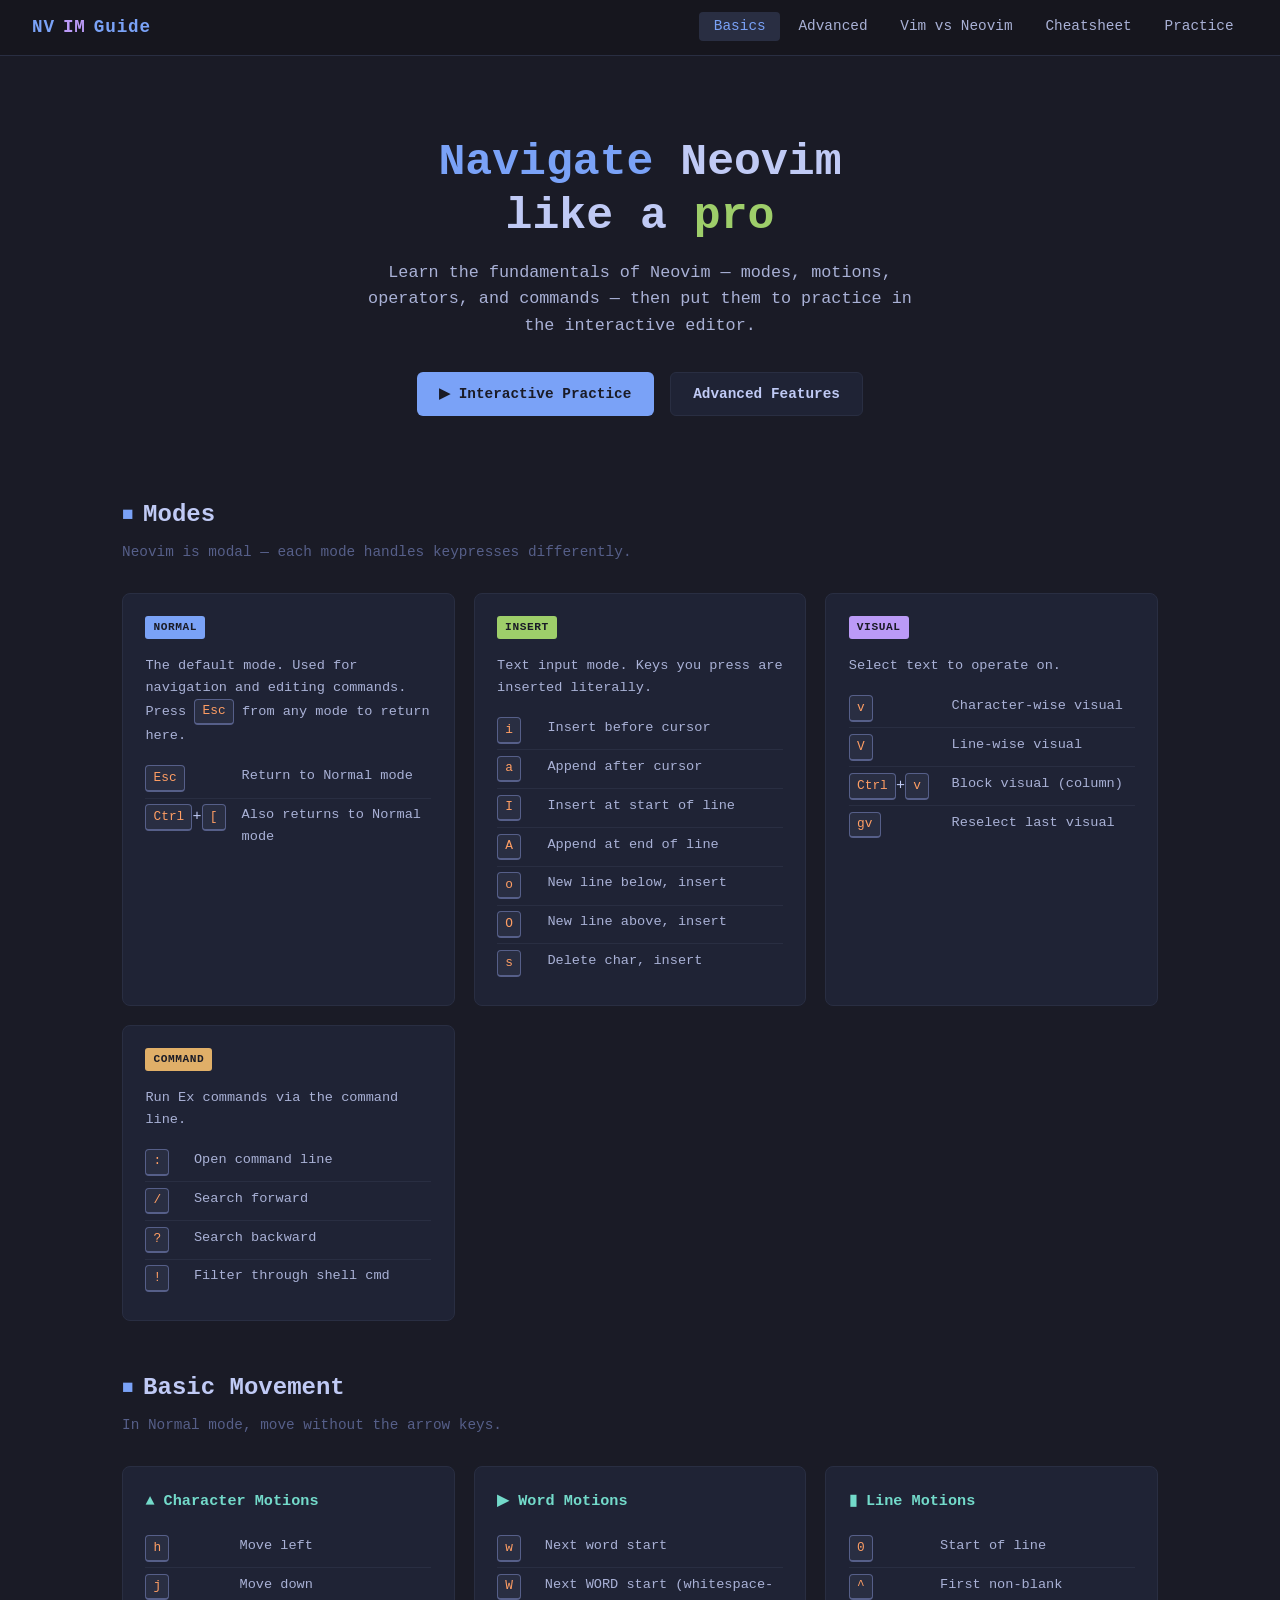
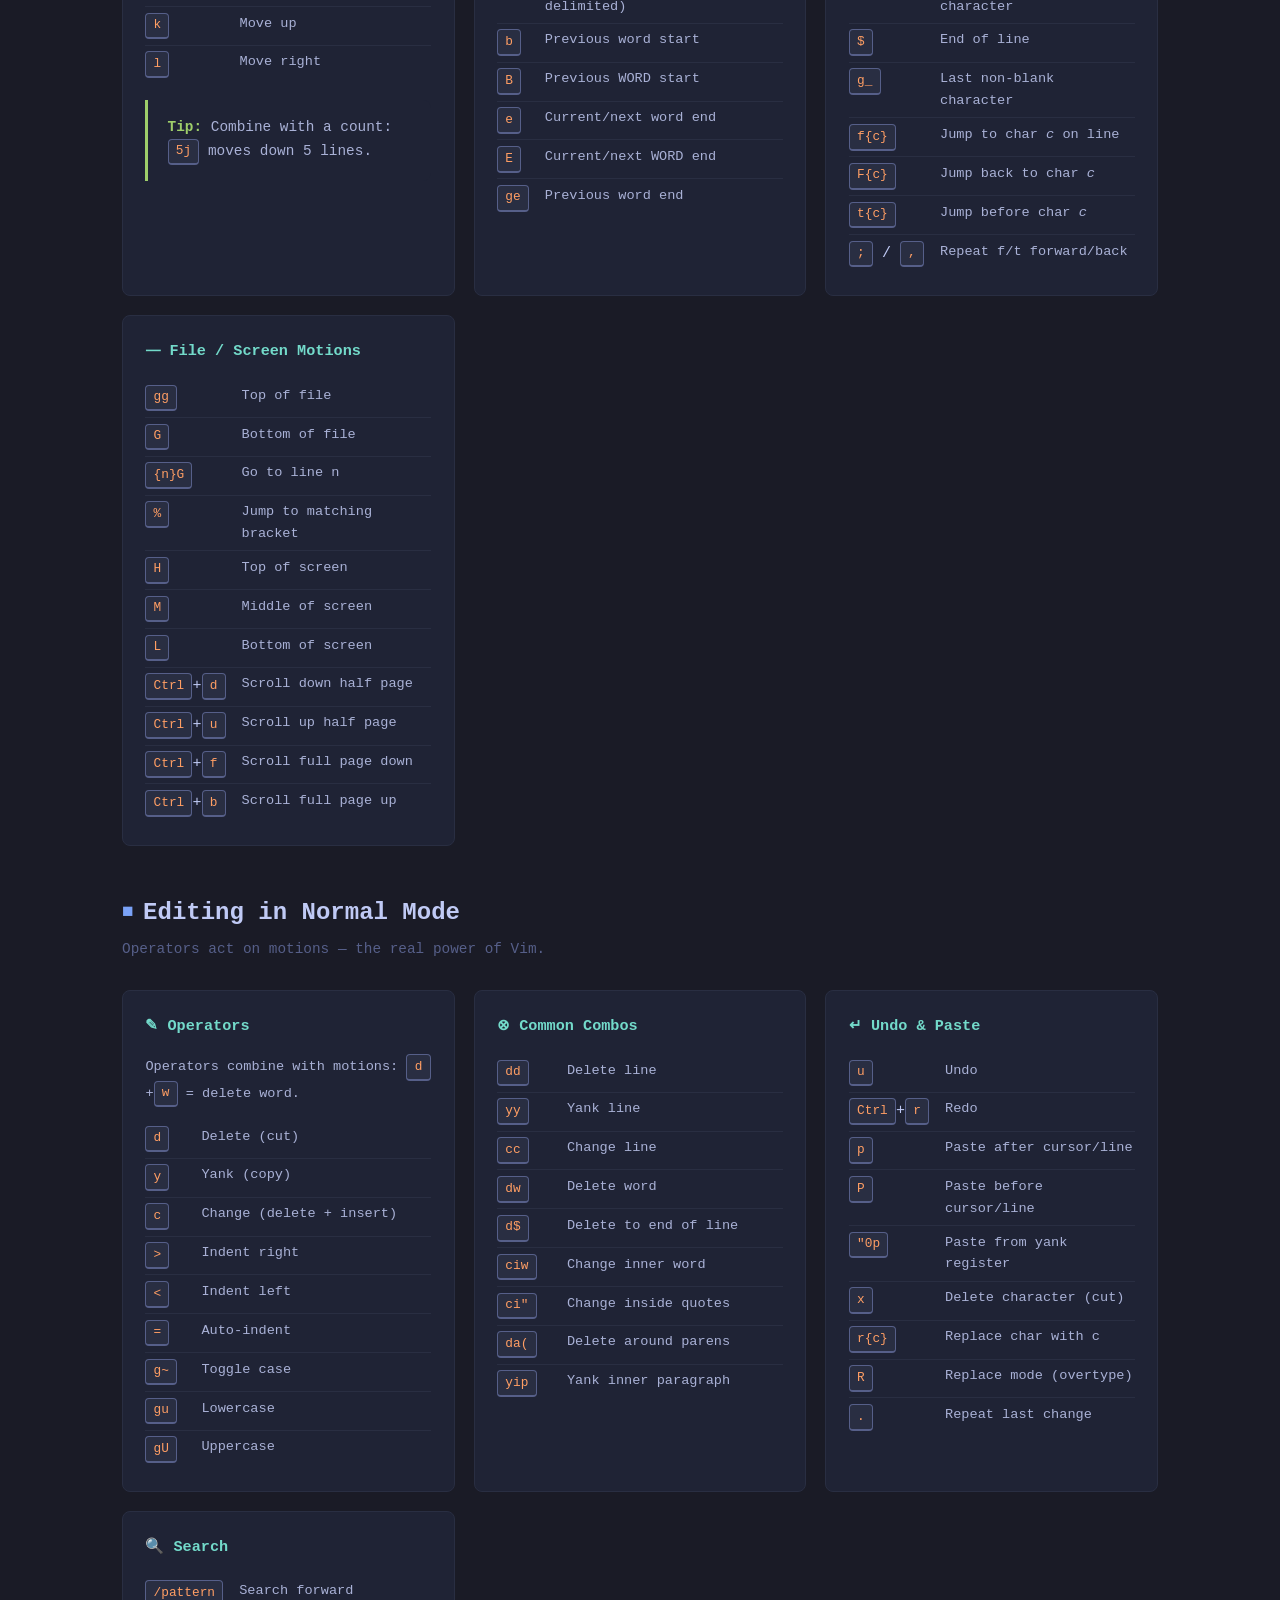
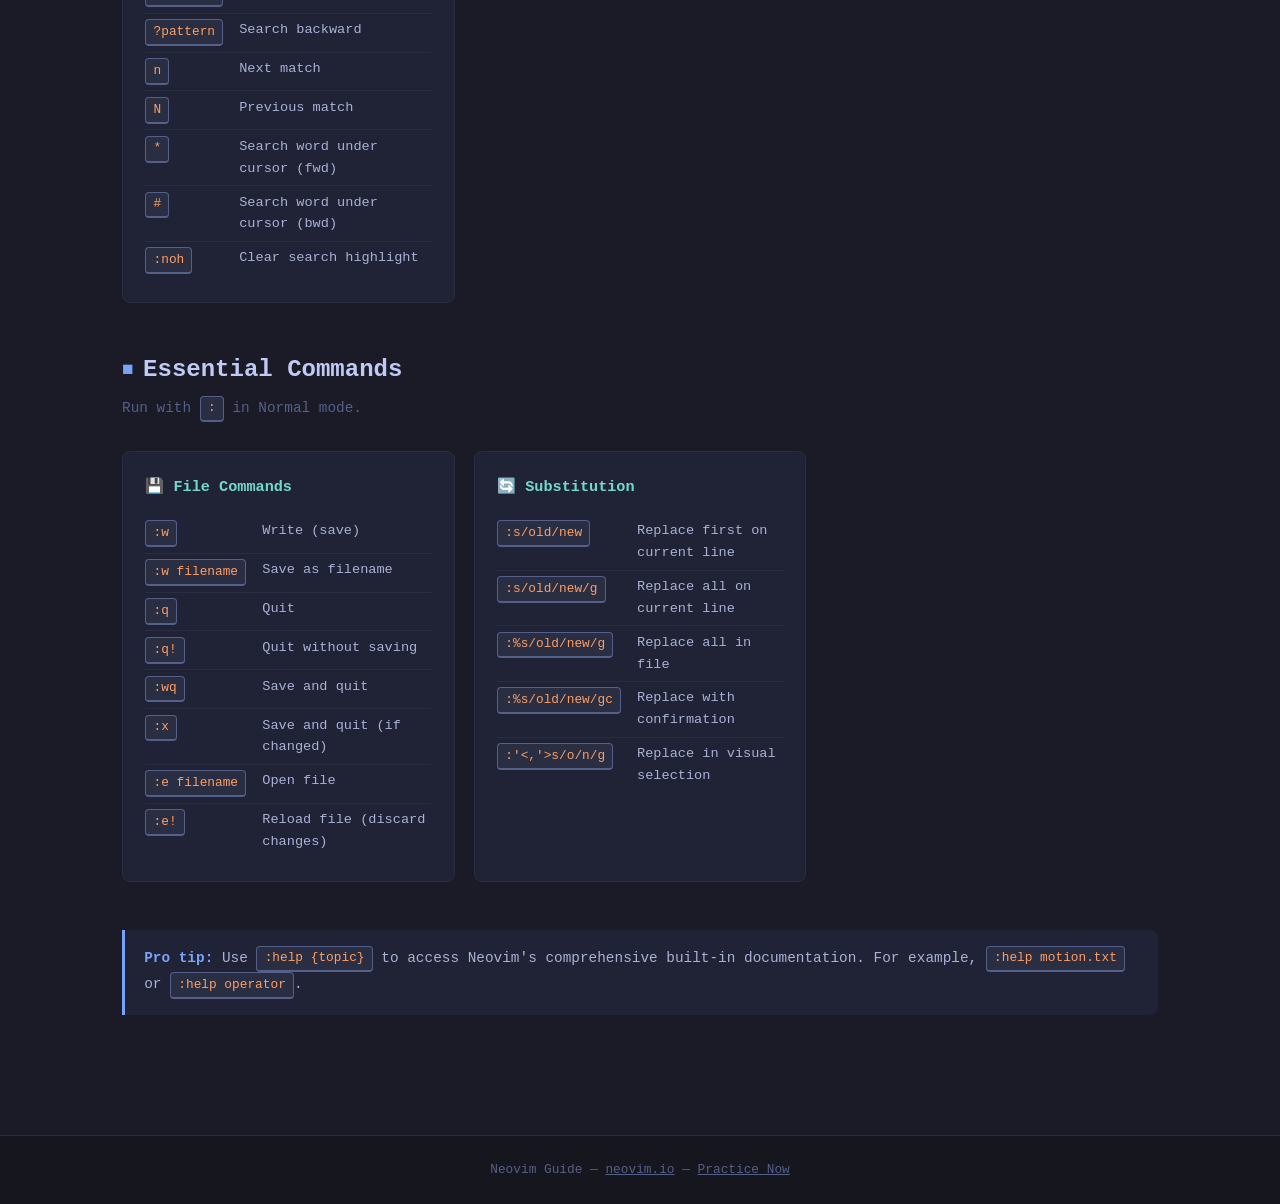
==== index.html @ e39c8319 "Initial commit with GitHub Pages deployment Co-Authored-By: Claude Sonnet 4.6 <noreply@anthropic.com" ====
<!DOCTYPE html>
<html lang="en">
<head>
  <meta charset="UTF-8">
  <meta name="viewport" content="width=device-width, initial-scale=1.0">
  <title>Neovim Guide — Navigation & Basics</title>
  <link rel="stylesheet" href="styles.css">
</head>
<body>

<nav>
  <a class="nav-logo" href="index.html">NV<span>IM</span> Guide</a>
  <ul>
    <li><a href="index.html" class="active">Basics</a></li>
    <li><a href="advanced.html">Advanced</a></li>
    <li><a href="vs-vim.html">Vim vs Neovim</a></li>
    <li><a href="cheatsheet.html">Cheatsheet</a></li>
    <li><a href="practice.html">Practice</a></li>
  </ul>
</nav>

<div class="hero">
  <h1><span class="hl-accent">Navigate</span> Neovim<br>like a <span class="hl-green">pro</span></h1>
  <p>Learn the fundamentals of Neovim — modes, motions, operators, and commands — then put them to practice in the interactive editor.</p>
  <div class="btn-row">
    <a href="practice.html" class="btn btn-primary">&#9654; Interactive Practice</a>
    <a href="advanced.html" class="btn btn-secondary">Advanced Features</a>
  </div>
</div>

<div class="container">

  <!-- MODES -->
  <div class="section-title"><span class="dot">&#9632;</span> Modes</div>
  <div class="section-subtitle">Neovim is modal — each mode handles keypresses differently.</div>
  <div class="card-grid">
    <div class="card">
      <div class="card-title"><span class="mode-badge mode-normal">NORMAL</span></div>
      <p class="key-desc" style="margin-bottom:0.8rem;">The default mode. Used for navigation and editing commands. Press <kbd>Esc</kbd> from any mode to return here.</p>
      <table class="key-table">
        <tr><td><kbd>Esc</kbd></td><td class="key-desc">Return to Normal mode</td></tr>
        <tr><td><kbd>Ctrl</kbd>+<kbd>[</kbd></td><td class="key-desc">Also returns to Normal mode</td></tr>
      </table>
    </div>
    <div class="card">
      <div class="card-title"><span class="mode-badge mode-insert">INSERT</span></div>
      <p class="key-desc" style="margin-bottom:0.8rem;">Text input mode. Keys you press are inserted literally.</p>
      <table class="key-table">
        <tr><td><kbd>i</kbd></td><td class="key-desc">Insert before cursor</td></tr>
        <tr><td><kbd>a</kbd></td><td class="key-desc">Append after cursor</td></tr>
        <tr><td><kbd>I</kbd></td><td class="key-desc">Insert at start of line</td></tr>
        <tr><td><kbd>A</kbd></td><td class="key-desc">Append at end of line</td></tr>
        <tr><td><kbd>o</kbd></td><td class="key-desc">New line below, insert</td></tr>
        <tr><td><kbd>O</kbd></td><td class="key-desc">New line above, insert</td></tr>
        <tr><td><kbd>s</kbd></td><td class="key-desc">Delete char, insert</td></tr>
      </table>
    </div>
    <div class="card">
      <div class="card-title"><span class="mode-badge mode-visual">VISUAL</span></div>
      <p class="key-desc" style="margin-bottom:0.8rem;">Select text to operate on.</p>
      <table class="key-table">
        <tr><td><kbd>v</kbd></td><td class="key-desc">Character-wise visual</td></tr>
        <tr><td><kbd>V</kbd></td><td class="key-desc">Line-wise visual</td></tr>
        <tr><td><kbd>Ctrl</kbd>+<kbd>v</kbd></td><td class="key-desc">Block visual (column)</td></tr>
        <tr><td><kbd>gv</kbd></td><td class="key-desc">Reselect last visual</td></tr>
      </table>
    </div>
    <div class="card">
      <div class="card-title"><span class="mode-badge mode-command">COMMAND</span></div>
      <p class="key-desc" style="margin-bottom:0.8rem;">Run Ex commands via the command line.</p>
      <table class="key-table">
        <tr><td><kbd>:</kbd></td><td class="key-desc">Open command line</td></tr>
        <tr><td><kbd>/</kbd></td><td class="key-desc">Search forward</td></tr>
        <tr><td><kbd>?</kbd></td><td class="key-desc">Search backward</td></tr>
        <tr><td><kbd>!</kbd></td><td class="key-desc">Filter through shell cmd</td></tr>
      </table>
    </div>
  </div>

  <!-- BASIC MOVEMENT -->
  <div class="section-title"><span class="dot">&#9632;</span> Basic Movement</div>
  <div class="section-subtitle">In Normal mode, move without the arrow keys.</div>
  <div class="card-grid">
    <div class="card">
      <div class="card-title">&#9650; Character Motions</div>
      <table class="key-table">
        <tr><td><kbd>h</kbd></td><td class="key-desc">Move left</td></tr>
        <tr><td><kbd>j</kbd></td><td class="key-desc">Move down</td></tr>
        <tr><td><kbd>k</kbd></td><td class="key-desc">Move up</td></tr>
        <tr><td><kbd>l</kbd></td><td class="key-desc">Move right</td></tr>
      </table>
      <div class="callout tip" style="margin-top:1rem;">
        <strong>Tip:</strong> Combine with a count: <kbd>5j</kbd> moves down 5 lines.
      </div>
    </div>
    <div class="card">
      <div class="card-title">&#9654; Word Motions</div>
      <table class="key-table">
        <tr><td><kbd>w</kbd></td><td class="key-desc">Next word start</td></tr>
        <tr><td><kbd>W</kbd></td><td class="key-desc">Next WORD start (whitespace-delimited)</td></tr>
        <tr><td><kbd>b</kbd></td><td class="key-desc">Previous word start</td></tr>
        <tr><td><kbd>B</kbd></td><td class="key-desc">Previous WORD start</td></tr>
        <tr><td><kbd>e</kbd></td><td class="key-desc">Current/next word end</td></tr>
        <tr><td><kbd>E</kbd></td><td class="key-desc">Current/next WORD end</td></tr>
        <tr><td><kbd>ge</kbd></td><td class="key-desc">Previous word end</td></tr>
      </table>
    </div>
    <div class="card">
      <div class="card-title">&#9646; Line Motions</div>
      <table class="key-table">
        <tr><td><kbd>0</kbd></td><td class="key-desc">Start of line</td></tr>
        <tr><td><kbd>^</kbd></td><td class="key-desc">First non-blank character</td></tr>
        <tr><td><kbd>$</kbd></td><td class="key-desc">End of line</td></tr>
        <tr><td><kbd>g_</kbd></td><td class="key-desc">Last non-blank character</td></tr>
        <tr><td><kbd>f{c}</kbd></td><td class="key-desc">Jump to char <em>c</em> on line</td></tr>
        <tr><td><kbd>F{c}</kbd></td><td class="key-desc">Jump back to char <em>c</em></td></tr>
        <tr><td><kbd>t{c}</kbd></td><td class="key-desc">Jump before char <em>c</em></td></tr>
        <tr><td><kbd>;</kbd> / <kbd>,</kbd></td><td class="key-desc">Repeat f/t forward/back</td></tr>
      </table>
    </div>
    <div class="card">
      <div class="card-title">&#11835; File / Screen Motions</div>
      <table class="key-table">
        <tr><td><kbd>gg</kbd></td><td class="key-desc">Top of file</td></tr>
        <tr><td><kbd>G</kbd></td><td class="key-desc">Bottom of file</td></tr>
        <tr><td><kbd>{n}G</kbd></td><td class="key-desc">Go to line n</td></tr>
        <tr><td><kbd>%</kbd></td><td class="key-desc">Jump to matching bracket</td></tr>
        <tr><td><kbd>H</kbd></td><td class="key-desc">Top of screen</td></tr>
        <tr><td><kbd>M</kbd></td><td class="key-desc">Middle of screen</td></tr>
        <tr><td><kbd>L</kbd></td><td class="key-desc">Bottom of screen</td></tr>
        <tr><td><kbd>Ctrl</kbd>+<kbd>d</kbd></td><td class="key-desc">Scroll down half page</td></tr>
        <tr><td><kbd>Ctrl</kbd>+<kbd>u</kbd></td><td class="key-desc">Scroll up half page</td></tr>
        <tr><td><kbd>Ctrl</kbd>+<kbd>f</kbd></td><td class="key-desc">Scroll full page down</td></tr>
        <tr><td><kbd>Ctrl</kbd>+<kbd>b</kbd></td><td class="key-desc">Scroll full page up</td></tr>
      </table>
    </div>
  </div>

  <!-- EDITING -->
  <div class="section-title"><span class="dot">&#9632;</span> Editing in Normal Mode</div>
  <div class="section-subtitle">Operators act on motions — the real power of Vim.</div>
  <div class="card-grid">
    <div class="card">
      <div class="card-title">&#9998; Operators</div>
      <p class="key-desc" style="margin-bottom:0.8rem;">Operators combine with motions: <kbd>d</kbd>+<kbd>w</kbd> = delete word.</p>
      <table class="key-table">
        <tr><td><kbd>d</kbd></td><td class="key-desc">Delete (cut)</td></tr>
        <tr><td><kbd>y</kbd></td><td class="key-desc">Yank (copy)</td></tr>
        <tr><td><kbd>c</kbd></td><td class="key-desc">Change (delete + insert)</td></tr>
        <tr><td><kbd>&gt;</kbd></td><td class="key-desc">Indent right</td></tr>
        <tr><td><kbd>&lt;</kbd></td><td class="key-desc">Indent left</td></tr>
        <tr><td><kbd>=</kbd></td><td class="key-desc">Auto-indent</td></tr>
        <tr><td><kbd>g~</kbd></td><td class="key-desc">Toggle case</td></tr>
        <tr><td><kbd>gu</kbd></td><td class="key-desc">Lowercase</td></tr>
        <tr><td><kbd>gU</kbd></td><td class="key-desc">Uppercase</td></tr>
      </table>
    </div>
    <div class="card">
      <div class="card-title">&#8855; Common Combos</div>
      <table class="key-table">
        <tr><td><kbd>dd</kbd></td><td class="key-desc">Delete line</td></tr>
        <tr><td><kbd>yy</kbd></td><td class="key-desc">Yank line</td></tr>
        <tr><td><kbd>cc</kbd></td><td class="key-desc">Change line</td></tr>
        <tr><td><kbd>dw</kbd></td><td class="key-desc">Delete word</td></tr>
        <tr><td><kbd>d$</kbd></td><td class="key-desc">Delete to end of line</td></tr>
        <tr><td><kbd>ciw</kbd></td><td class="key-desc">Change inner word</td></tr>
        <tr><td><kbd>ci"</kbd></td><td class="key-desc">Change inside quotes</td></tr>
        <tr><td><kbd>da(</kbd></td><td class="key-desc">Delete around parens</td></tr>
        <tr><td><kbd>yip</kbd></td><td class="key-desc">Yank inner paragraph</td></tr>
      </table>
    </div>
    <div class="card">
      <div class="card-title">&#8629; Undo &amp; Paste</div>
      <table class="key-table">
        <tr><td><kbd>u</kbd></td><td class="key-desc">Undo</td></tr>
        <tr><td><kbd>Ctrl</kbd>+<kbd>r</kbd></td><td class="key-desc">Redo</td></tr>
        <tr><td><kbd>p</kbd></td><td class="key-desc">Paste after cursor/line</td></tr>
        <tr><td><kbd>P</kbd></td><td class="key-desc">Paste before cursor/line</td></tr>
        <tr><td><kbd>"0p</kbd></td><td class="key-desc">Paste from yank register</td></tr>
        <tr><td><kbd>x</kbd></td><td class="key-desc">Delete character (cut)</td></tr>
        <tr><td><kbd>r{c}</kbd></td><td class="key-desc">Replace char with c</td></tr>
        <tr><td><kbd>R</kbd></td><td class="key-desc">Replace mode (overtype)</td></tr>
        <tr><td><kbd>.</kbd></td><td class="key-desc">Repeat last change</td></tr>
      </table>
    </div>
    <div class="card">
      <div class="card-title">&#128269; Search</div>
      <table class="key-table">
        <tr><td><kbd>/pattern</kbd></td><td class="key-desc">Search forward</td></tr>
        <tr><td><kbd>?pattern</kbd></td><td class="key-desc">Search backward</td></tr>
        <tr><td><kbd>n</kbd></td><td class="key-desc">Next match</td></tr>
        <tr><td><kbd>N</kbd></td><td class="key-desc">Previous match</td></tr>
        <tr><td><kbd>*</kbd></td><td class="key-desc">Search word under cursor (fwd)</td></tr>
        <tr><td><kbd>#</kbd></td><td class="key-desc">Search word under cursor (bwd)</td></tr>
        <tr><td><kbd>:noh</kbd></td><td class="key-desc">Clear search highlight</td></tr>
      </table>
    </div>
  </div>

  <!-- COMMANDS -->
  <div class="section-title"><span class="dot">&#9632;</span> Essential Commands</div>
  <div class="section-subtitle">Run with <kbd>:</kbd> in Normal mode.</div>
  <div class="card-grid">
    <div class="card">
      <div class="card-title">&#128190; File Commands</div>
      <table class="key-table">
        <tr><td><kbd>:w</kbd></td><td class="key-desc">Write (save)</td></tr>
        <tr><td><kbd>:w filename</kbd></td><td class="key-desc">Save as filename</td></tr>
        <tr><td><kbd>:q</kbd></td><td class="key-desc">Quit</td></tr>
        <tr><td><kbd>:q!</kbd></td><td class="key-desc">Quit without saving</td></tr>
        <tr><td><kbd>:wq</kbd></td><td class="key-desc">Save and quit</td></tr>
        <tr><td><kbd>:x</kbd></td><td class="key-desc">Save and quit (if changed)</td></tr>
        <tr><td><kbd>:e filename</kbd></td><td class="key-desc">Open file</td></tr>
        <tr><td><kbd>:e!</kbd></td><td class="key-desc">Reload file (discard changes)</td></tr>
      </table>
    </div>
    <div class="card">
      <div class="card-title">&#128260; Substitution</div>
      <table class="key-table">
        <tr><td><kbd>:s/old/new</kbd></td><td class="key-desc">Replace first on current line</td></tr>
        <tr><td><kbd>:s/old/new/g</kbd></td><td class="key-desc">Replace all on current line</td></tr>
        <tr><td><kbd>:%s/old/new/g</kbd></td><td class="key-desc">Replace all in file</td></tr>
        <tr><td><kbd>:%s/old/new/gc</kbd></td><td class="key-desc">Replace with confirmation</td></tr>
        <tr><td><kbd>:'&lt;,'&gt;s/o/n/g</kbd></td><td class="key-desc">Replace in visual selection</td></tr>
      </table>
    </div>
  </div>

  <div class="callout">
    <strong>Pro tip:</strong> Use <kbd>:help {topic}</kbd> to access Neovim's comprehensive built-in documentation. For example, <kbd>:help motion.txt</kbd> or <kbd>:help operator</kbd>.
  </div>

</div>

<footer>
  <p>Neovim Guide &mdash; <a href="https://neovim.io" target="_blank">neovim.io</a> &mdash; <a href="practice.html">Practice Now</a></p>
</footer>

</body>
</html>
---- styles.css ----
:root {
  --bg: #1a1b26;
  --bg2: #16161e;
  --bg3: #1f2335;
  --bg4: #292e42;
  --fg: #c0caf5;
  --fg2: #a9b1d6;
  --fg3: #565f89;
  --accent: #7aa2f7;
  --accent2: #bb9af7;
  --green: #9ece6a;
  --teal: #73daca;
  --red: #f7768e;
  --orange: #ff9e64;
  --yellow: #e0af68;
  --border: #292e42;
}

* {
  box-sizing: border-box;
  margin: 0;
  padding: 0;
}

body {
  font-family: 'JetBrains Mono', 'Fira Code', 'Cascadia Code', 'Courier New', monospace;
  background: var(--bg);
  color: var(--fg);
  min-height: 100vh;
  font-size: 15px;
  line-height: 1.6;
}

/* NAV */
nav {
  background: var(--bg2);
  border-bottom: 1px solid var(--border);
  position: sticky;
  top: 0;
  z-index: 100;
  display: flex;
  align-items: center;
  justify-content: space-between;
  padding: 0 2rem;
  height: 56px;
}

.nav-logo {
  color: var(--accent);
  font-weight: 700;
  font-size: 1.1rem;
  text-decoration: none;
  letter-spacing: 0.05em;
  display: flex;
  align-items: center;
  gap: 0.5rem;
}

.nav-logo span {
  color: var(--accent2);
}

nav ul {
  list-style: none;
  display: flex;
  gap: 0.25rem;
}

nav ul li a {
  color: var(--fg2);
  text-decoration: none;
  padding: 0.4rem 0.9rem;
  border-radius: 4px;
  transition: all 0.15s;
  font-size: 0.9rem;
}

nav ul li a:hover,
nav ul li a.active {
  color: var(--fg);
  background: var(--bg4);
}

nav ul li a.active {
  color: var(--accent);
}

/* HERO */
.hero {
  text-align: center;
  padding: 5rem 2rem 3rem;
  max-width: 800px;
  margin: 0 auto;
}

.hero h1 {
  font-size: 2.8rem;
  font-weight: 700;
  color: var(--fg);
  line-height: 1.2;
  margin-bottom: 1rem;
}

.hero h1 .hl-accent { color: var(--accent); }
.hero h1 .hl-accent2 { color: var(--accent2); }
.hero h1 .hl-green { color: var(--green); }

.hero p {
  color: var(--fg2);
  font-size: 1.05rem;
  max-width: 560px;
  margin: 0 auto 2rem;
}

.btn-row {
  display: flex;
  gap: 1rem;
  justify-content: center;
  flex-wrap: wrap;
}

.btn {
  padding: 0.6rem 1.4rem;
  border-radius: 6px;
  text-decoration: none;
  font-family: inherit;
  font-size: 0.9rem;
  font-weight: 600;
  cursor: pointer;
  transition: all 0.15s;
  border: none;
  display: inline-flex;
  align-items: center;
  gap: 0.4rem;
}

.btn-primary {
  background: var(--accent);
  color: var(--bg);
}

.btn-primary:hover {
  background: #89b4ff;
}

.btn-secondary {
  background: var(--bg3);
  color: var(--fg);
  border: 1px solid var(--border);
}

.btn-secondary:hover {
  background: var(--bg4);
  border-color: var(--fg3);
}

/* CONTAINER */
.container {
  max-width: 1100px;
  margin: 0 auto;
  padding: 2rem;
}

.container-wide {
  max-width: 1300px;
  margin: 0 auto;
  padding: 2rem;
}

/* SECTION TITLES */
.section-title {
  font-size: 1.5rem;
  font-weight: 700;
  color: var(--fg);
  margin-bottom: 0.4rem;
  display: flex;
  align-items: center;
  gap: 0.6rem;
}

.section-title .dot {
  color: var(--accent);
  font-size: 1.2rem;
}

.section-subtitle {
  color: var(--fg3);
  font-size: 0.9rem;
  margin-bottom: 1.8rem;
}

/* CARDS */
.card-grid {
  display: grid;
  grid-template-columns: repeat(auto-fill, minmax(320px, 1fr));
  gap: 1.2rem;
  margin-bottom: 3rem;
}

.card {
  background: var(--bg3);
  border: 1px solid var(--border);
  border-radius: 8px;
  padding: 1.4rem;
  transition: border-color 0.15s;
}

.card:hover {
  border-color: var(--fg3);
}

.card-title {
  color: var(--teal);
  font-weight: 700;
  font-size: 0.95rem;
  margin-bottom: 1rem;
  display: flex;
  align-items: center;
  gap: 0.5rem;
}

.card-icon {
  width: 20px;
  height: 20px;
  background: var(--bg4);
  border-radius: 4px;
  display: inline-flex;
  align-items: center;
  justify-content: center;
  font-size: 0.75rem;
  color: var(--accent2);
}

/* KEY TABLES */
.key-table {
  width: 100%;
  border-collapse: collapse;
}

.key-table tr {
  border-bottom: 1px solid var(--bg4);
}

.key-table tr:last-child {
  border-bottom: none;
}

.key-table td {
  padding: 0.35rem 0;
  vertical-align: top;
}

.key-table td:first-child {
  padding-right: 1rem;
  white-space: nowrap;
}

kbd {
  display: inline-block;
  background: var(--bg4);
  border: 1px solid var(--fg3);
  border-bottom-width: 2px;
  border-radius: 4px;
  padding: 0.1rem 0.45rem;
  font-family: inherit;
  font-size: 0.8rem;
  color: var(--orange);
  white-space: nowrap;
}

.key-desc {
  color: var(--fg2);
  font-size: 0.85rem;
}

/* MODE BADGES */
.mode-badge {
  display: inline-block;
  padding: 0.15rem 0.5rem;
  border-radius: 3px;
  font-size: 0.7rem;
  font-weight: 700;
  letter-spacing: 0.05em;
  text-transform: uppercase;
}

.mode-normal { background: var(--accent); color: var(--bg); }
.mode-insert { background: var(--green); color: var(--bg); }
.mode-visual { background: var(--accent2); color: var(--bg); }
.mode-command { background: var(--yellow); color: var(--bg); }

/* CALLOUT */
.callout {
  background: var(--bg3);
  border-left: 3px solid var(--accent);
  border-radius: 0 8px 8px 0;
  padding: 1rem 1.2rem;
  margin: 1.5rem 0;
  color: var(--fg2);
  font-size: 0.9rem;
}

.callout strong {
  color: var(--accent);
}

.callout.tip { border-color: var(--green); }
.callout.tip strong { color: var(--green); }
.callout.warn { border-color: var(--yellow); }
.callout.warn strong { color: var(--yellow); }

/* CODE BLOCKS */
pre {
  background: var(--bg2);
  border: 1px solid var(--border);
  border-radius: 6px;
  padding: 1rem 1.2rem;
  overflow-x: auto;
  font-size: 0.85rem;
  color: var(--fg2);
  margin: 0.8rem 0;
}

code {
  background: var(--bg4);
  border-radius: 3px;
  padding: 0.1rem 0.35rem;
  font-size: 0.85rem;
  color: var(--teal);
}

pre code {
  background: none;
  padding: 0;
  font-size: inherit;
}

/* COMPARISON TABLE */
.compare-table {
  width: 100%;
  border-collapse: collapse;
  margin-bottom: 2rem;
}

.compare-table th {
  background: var(--bg3);
  padding: 0.8rem 1.2rem;
  text-align: left;
  font-size: 0.85rem;
  color: var(--fg3);
  font-weight: 600;
  text-transform: uppercase;
  letter-spacing: 0.05em;
  border-bottom: 2px solid var(--border);
}

.compare-table th.vim-col { color: var(--orange); }
.compare-table th.nvim-col { color: var(--accent); }

.compare-table td {
  padding: 0.7rem 1.2rem;
  border-bottom: 1px solid var(--border);
  font-size: 0.9rem;
  vertical-align: top;
}

.compare-table tr:hover td {
  background: var(--bg3);
}

.compare-table td.feature-col {
  color: var(--fg2);
  font-weight: 600;
  width: 200px;
}

.compare-table .tag {
  display: inline-block;
  padding: 0.1rem 0.4rem;
  border-radius: 3px;
  font-size: 0.7rem;
  font-weight: 700;
  text-transform: uppercase;
}

.tag-yes { background: var(--green); color: var(--bg); }
.tag-no { background: var(--bg4); color: var(--fg3); }
.tag-partial { background: var(--yellow); color: var(--bg); }
.tag-native { background: var(--teal); color: var(--bg); }
.tag-plugin { background: var(--accent2); color: var(--bg); }

/* PAGE HEADER */
.page-header {
  background: var(--bg2);
  border-bottom: 1px solid var(--border);
  padding: 2.5rem 2rem 2rem;
}

.page-header .container {
  padding: 0;
}

.page-header h1 {
  font-size: 2rem;
  font-weight: 700;
  margin-bottom: 0.4rem;
}

.page-header p {
  color: var(--fg3);
  font-size: 0.9rem;
}

/* ADVANCED FEATURE SECTIONS */
.feature-section {
  margin-bottom: 3rem;
}

.feature-section h2 {
  font-size: 1.25rem;
  font-weight: 700;
  color: var(--fg);
  margin-bottom: 0.3rem;
  padding-bottom: 0.6rem;
  border-bottom: 1px solid var(--border);
  display: flex;
  align-items: center;
  gap: 0.6rem;
}

.feature-section h2 .tag-label {
  font-size: 0.65rem;
  background: var(--bg4);
  color: var(--fg3);
  border-radius: 3px;
  padding: 0.1rem 0.4rem;
  text-transform: uppercase;
  letter-spacing: 0.05em;
}

.feature-section p {
  color: var(--fg2);
  font-size: 0.9rem;
  margin: 0.8rem 0;
}

.two-col {
  display: grid;
  grid-template-columns: 1fr 1fr;
  gap: 1.5rem;
  margin-top: 1rem;
}

@media (max-width: 700px) {
  .two-col { grid-template-columns: 1fr; }
  .card-grid { grid-template-columns: 1fr; }
  nav ul { display: none; }
}

/* FOOTER */
footer {
  background: var(--bg2);
  border-top: 1px solid var(--border);
  text-align: center;
  padding: 1.5rem;
  color: var(--fg3);
  font-size: 0.8rem;
  margin-top: 4rem;
}

footer a { color: var(--fg3); }
footer a:hover { color: var(--fg); }
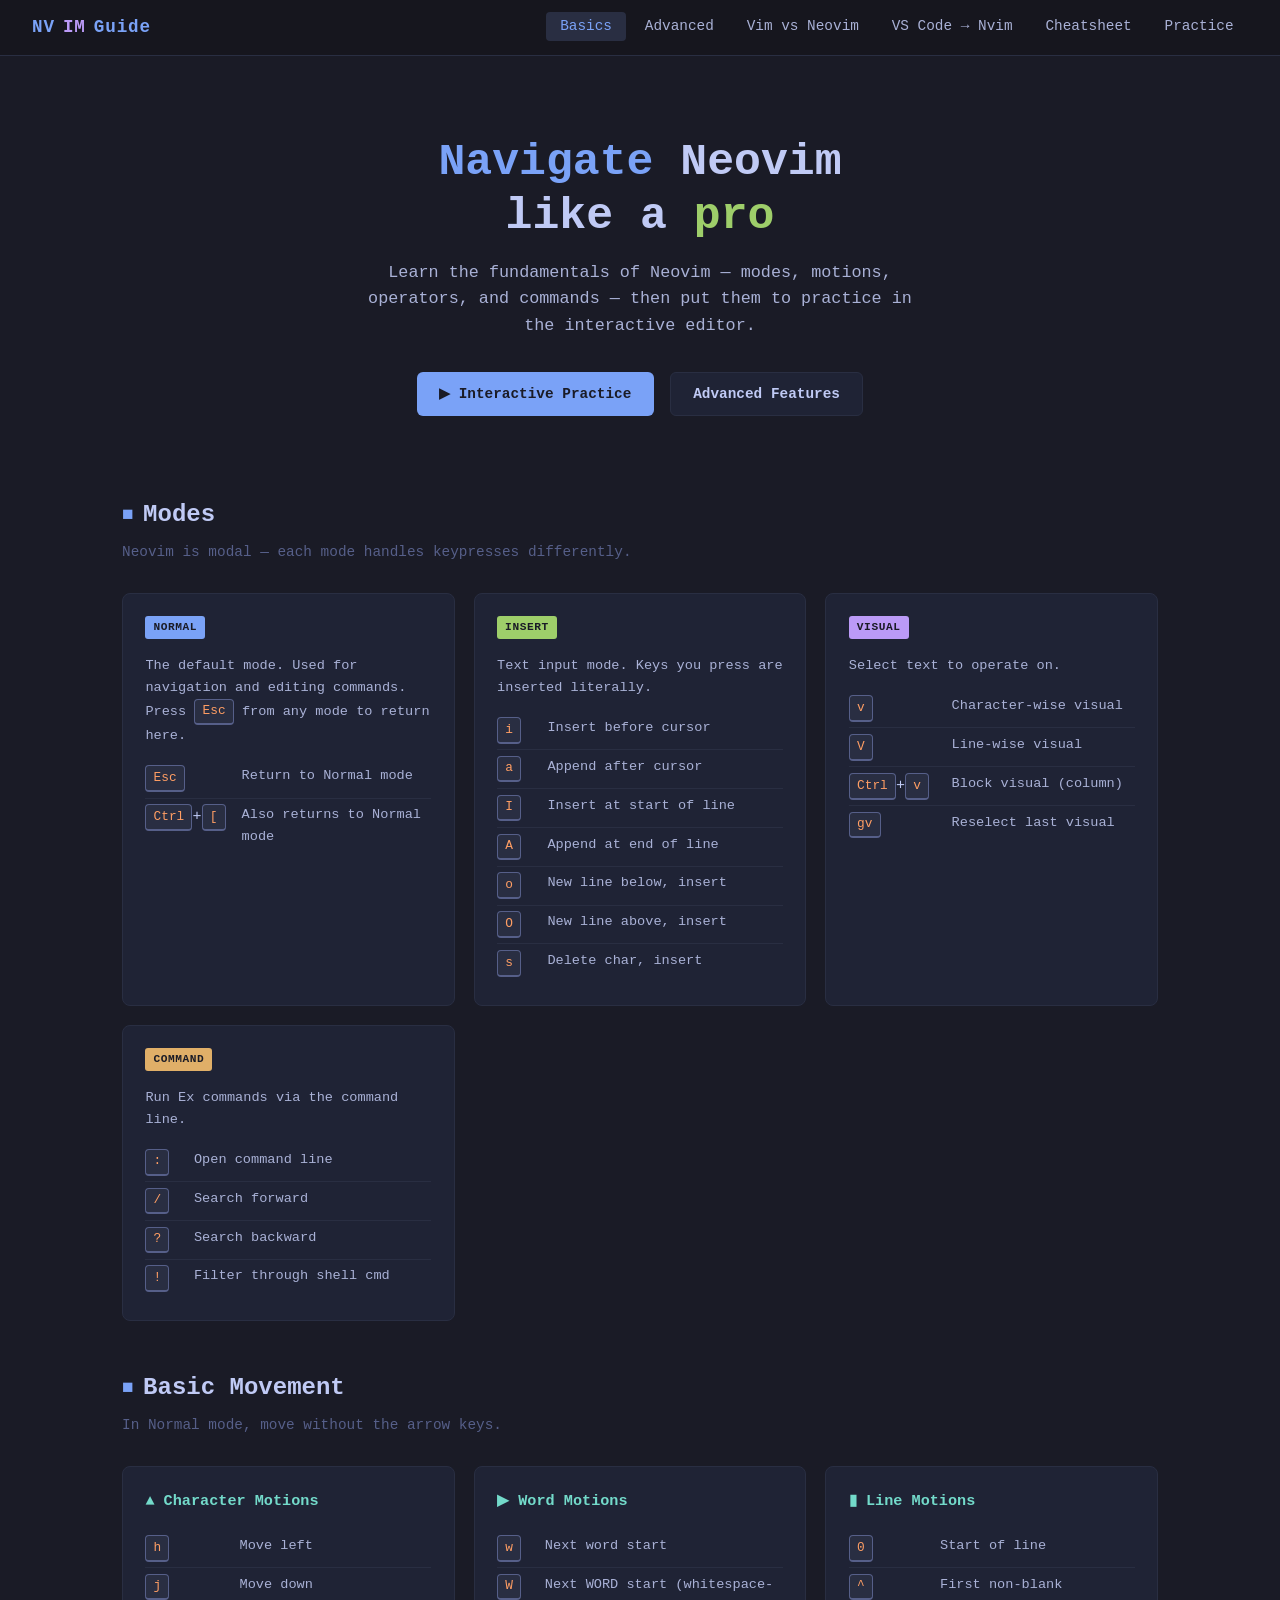
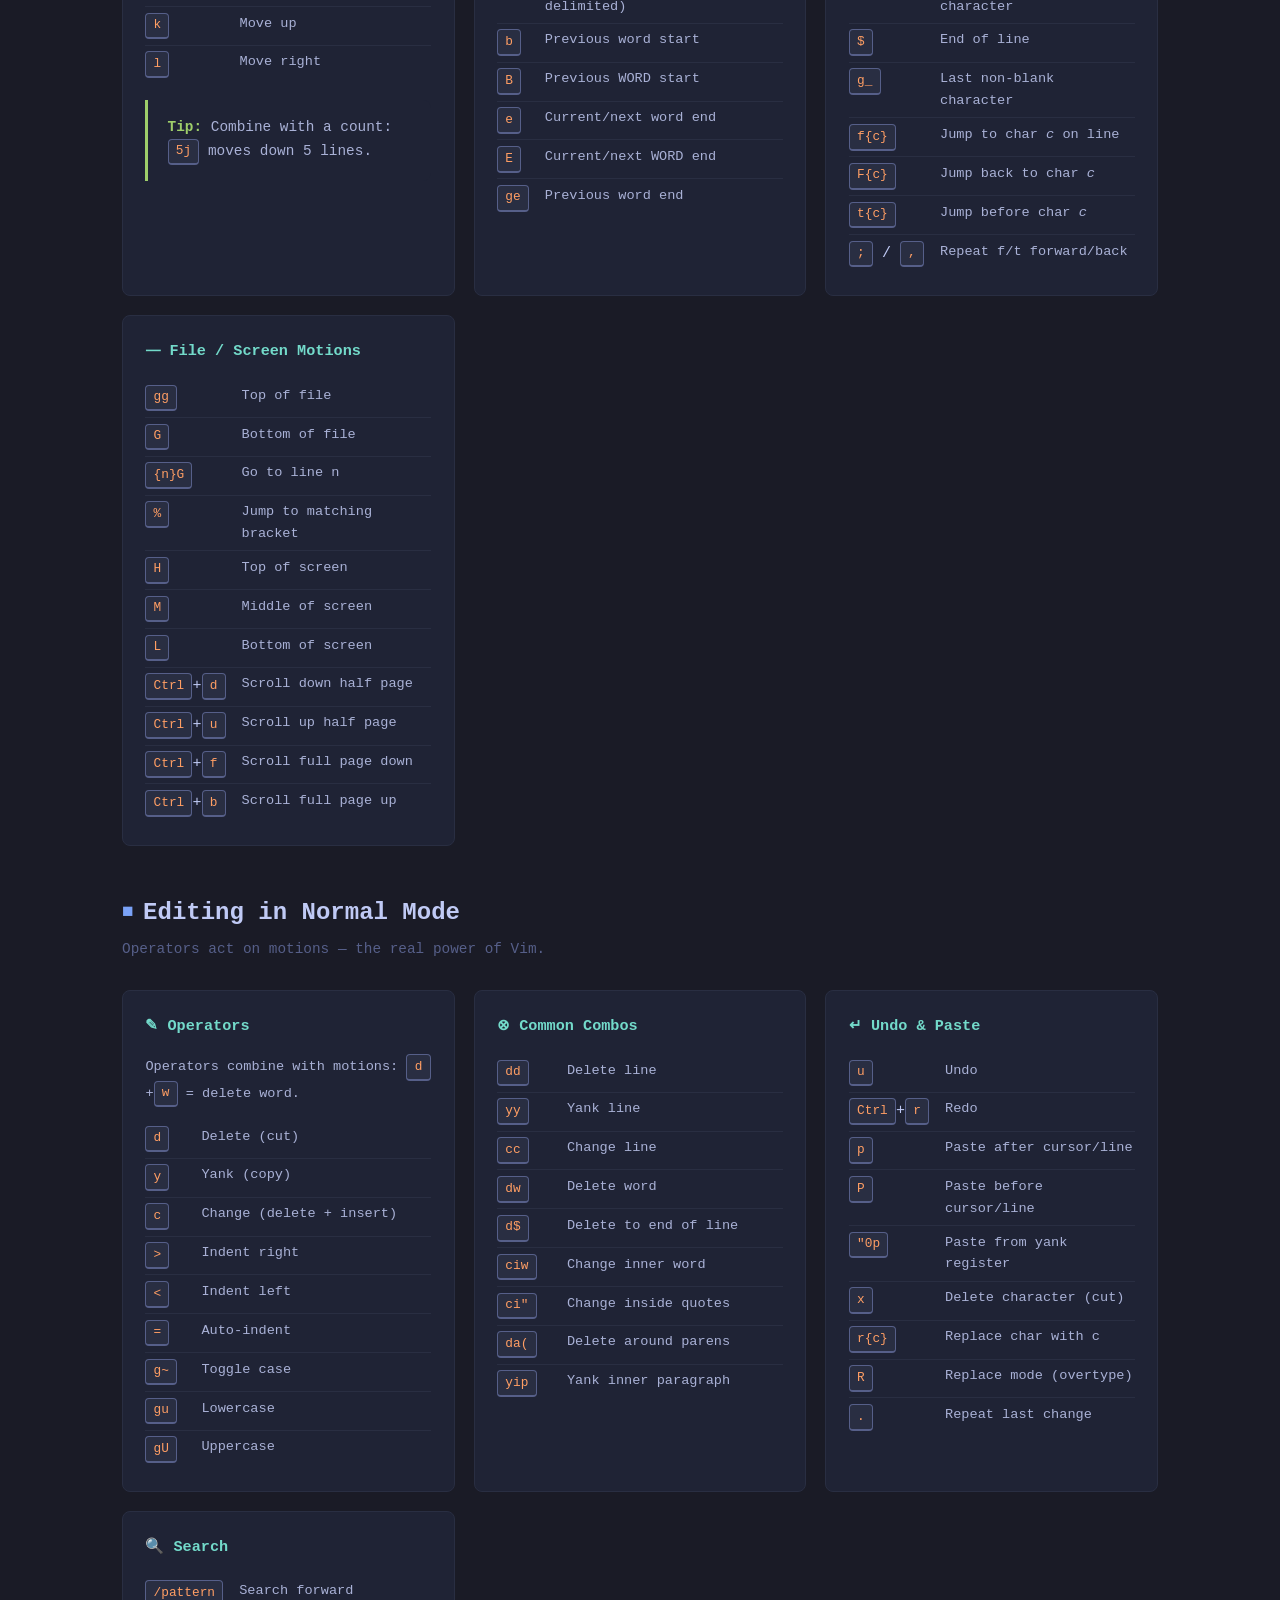
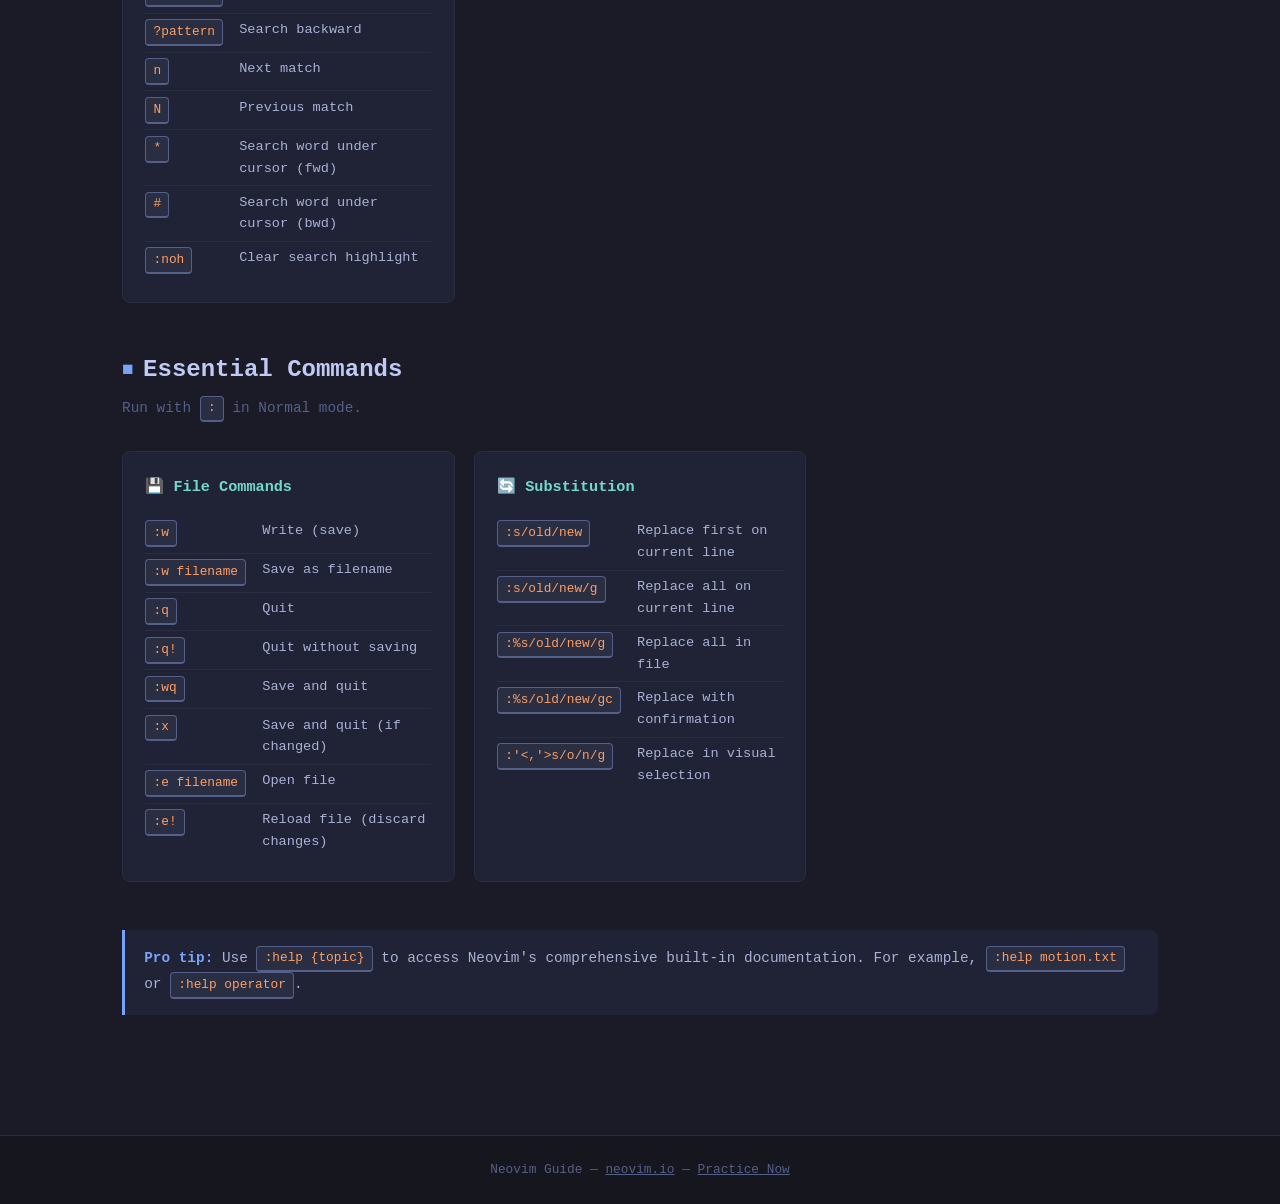
==== commit 9cf7e641: "Add VS Code to Neovim tutorial page Covers mental model shift, survival guide, full muscle memory ma" ====
--- a/index.html
+++ b/index.html
@@ -14,6 +14,7 @@
     <li><a href="index.html" class="active">Basics</a></li>
     <li><a href="advanced.html">Advanced</a></li>
     <li><a href="vs-vim.html">Vim vs Neovim</a></li>
+    <li><a href="vscode-to-nvim.html">VS Code → Nvim</a></li>
     <li><a href="cheatsheet.html">Cheatsheet</a></li>
     <li><a href="practice.html">Practice</a></li>
   </ul>
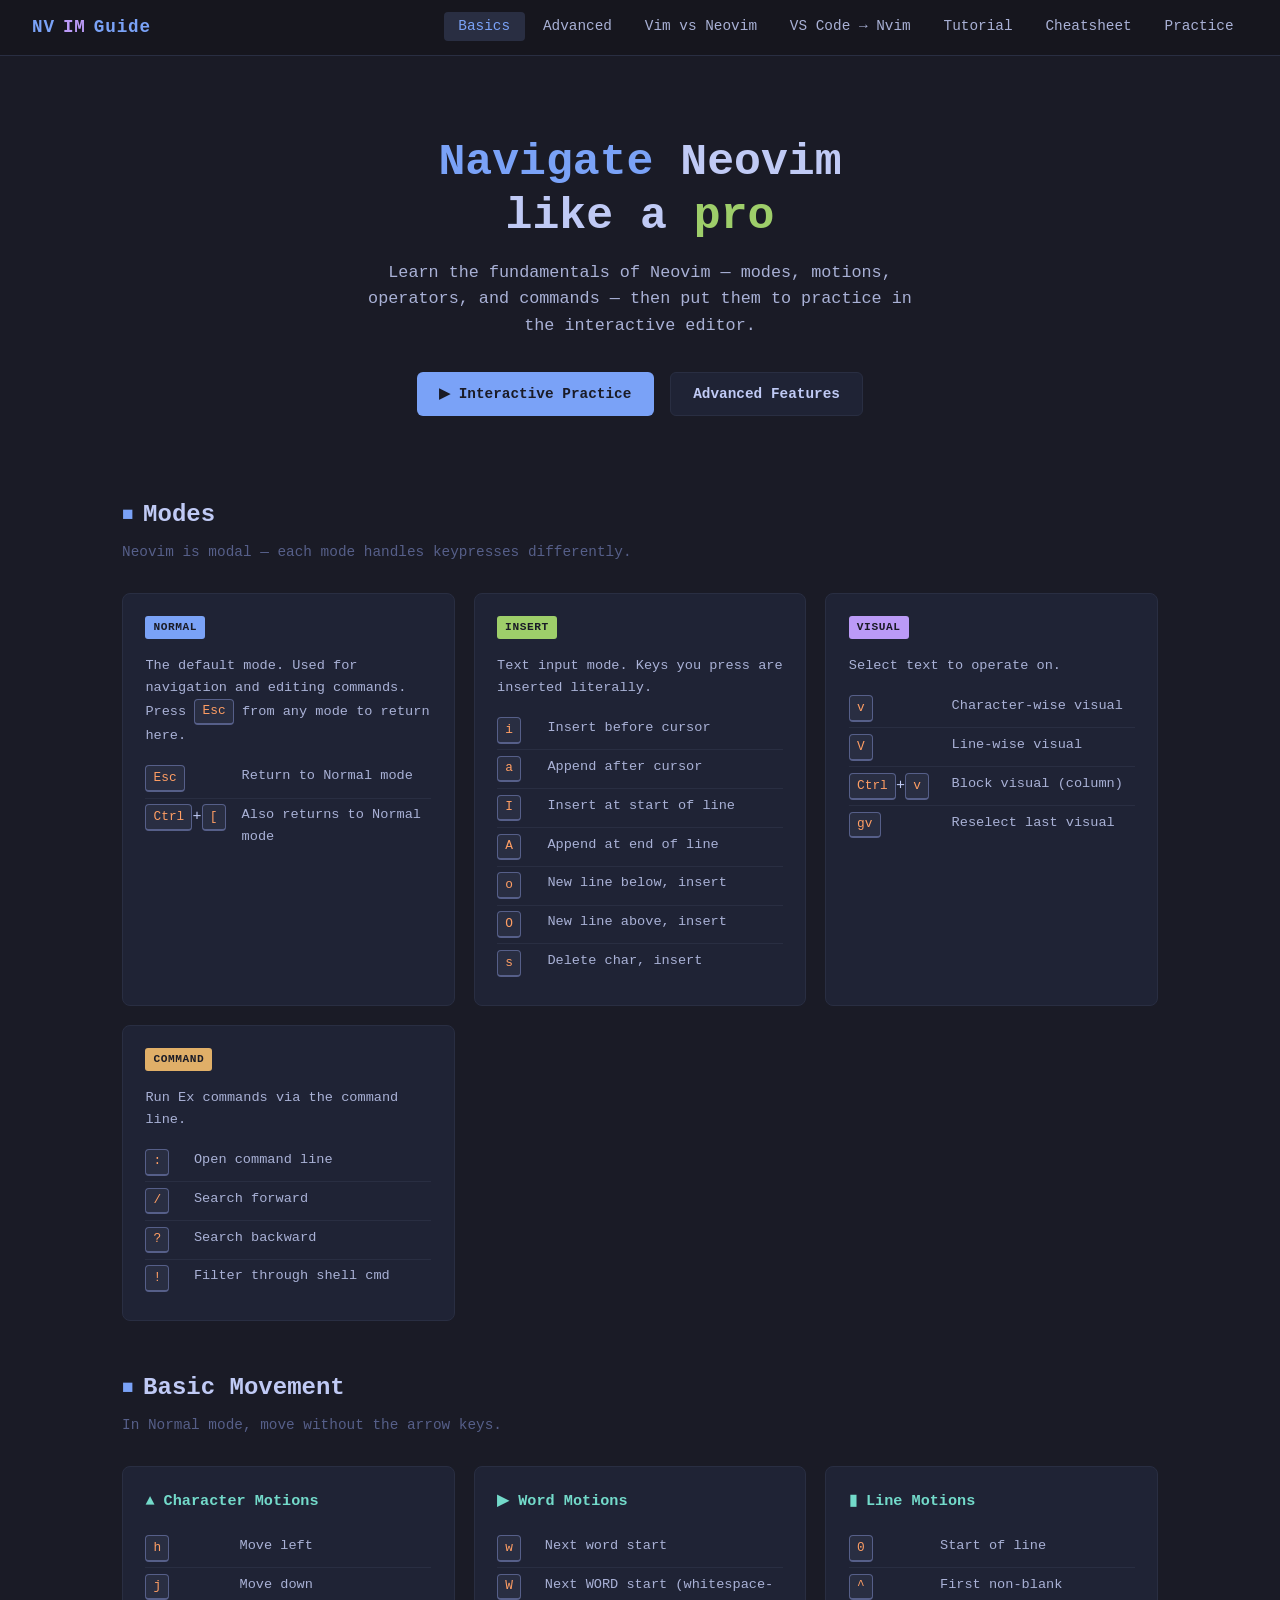
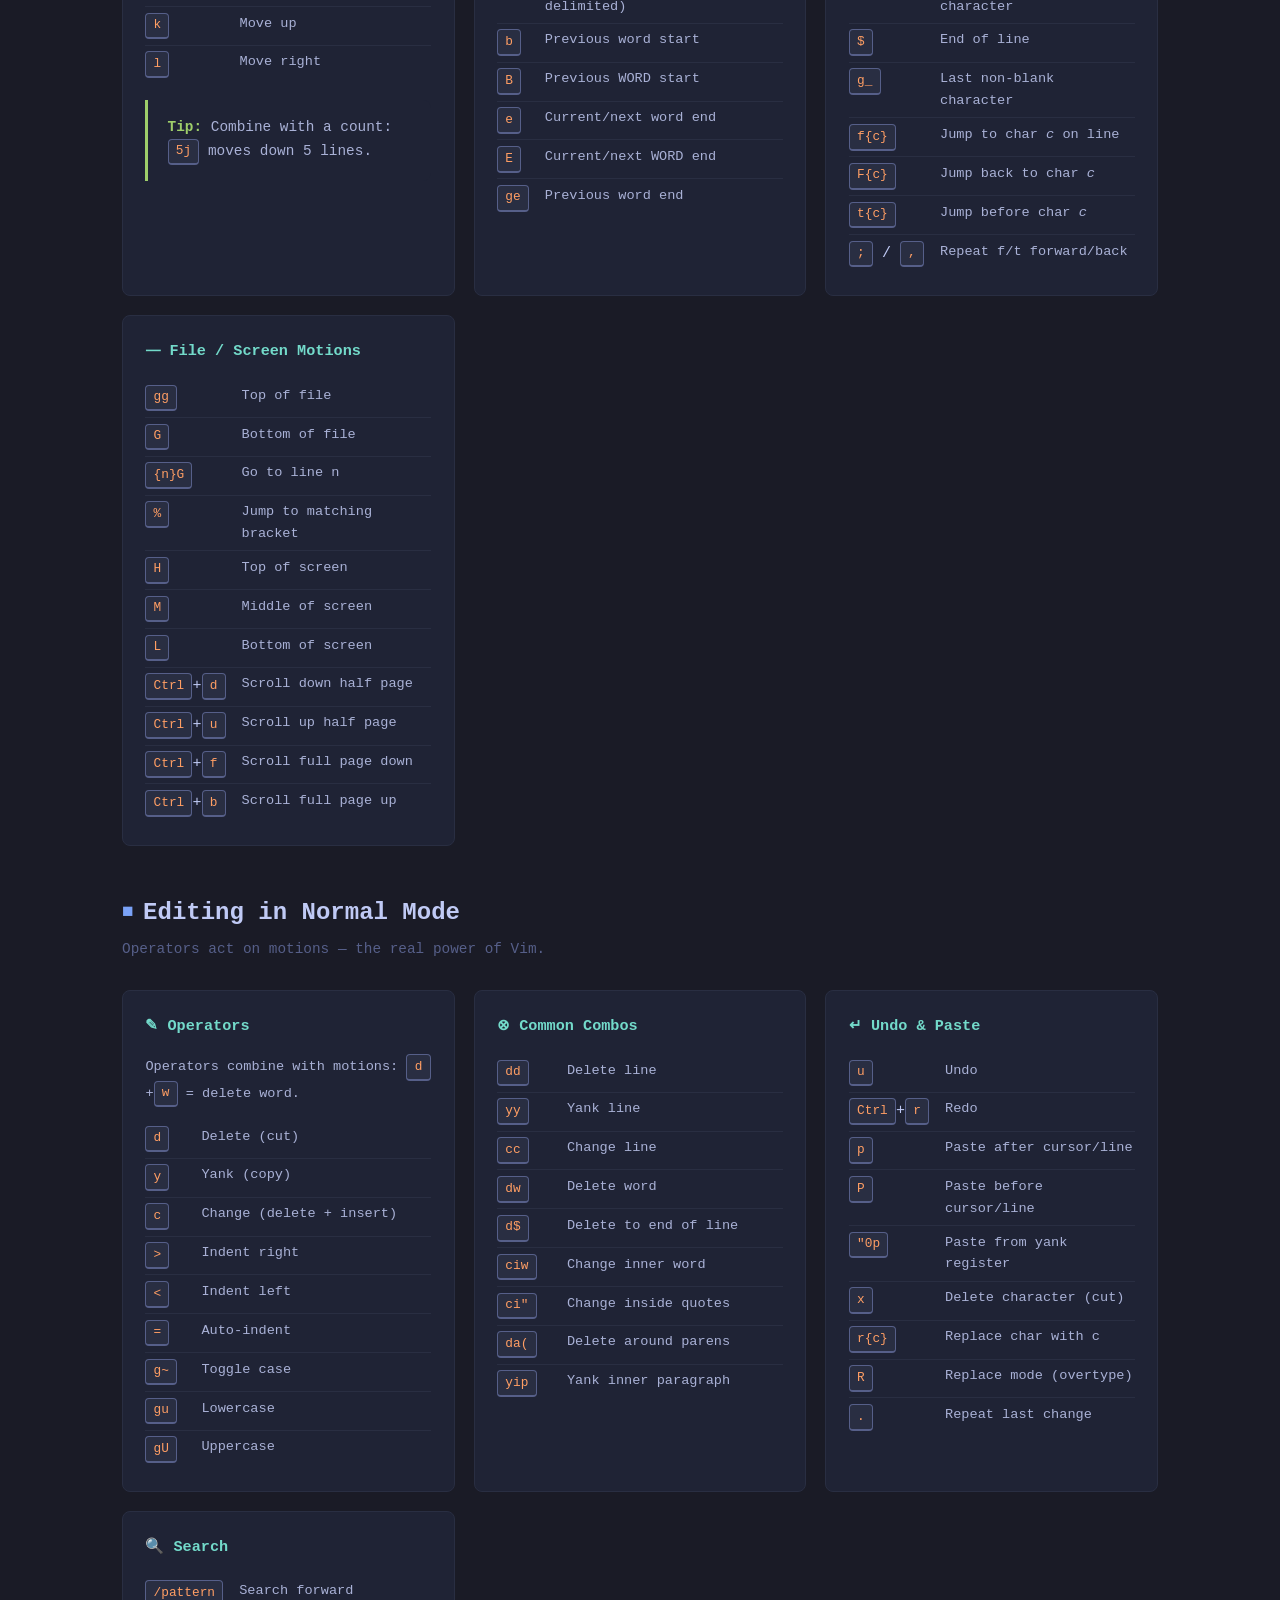
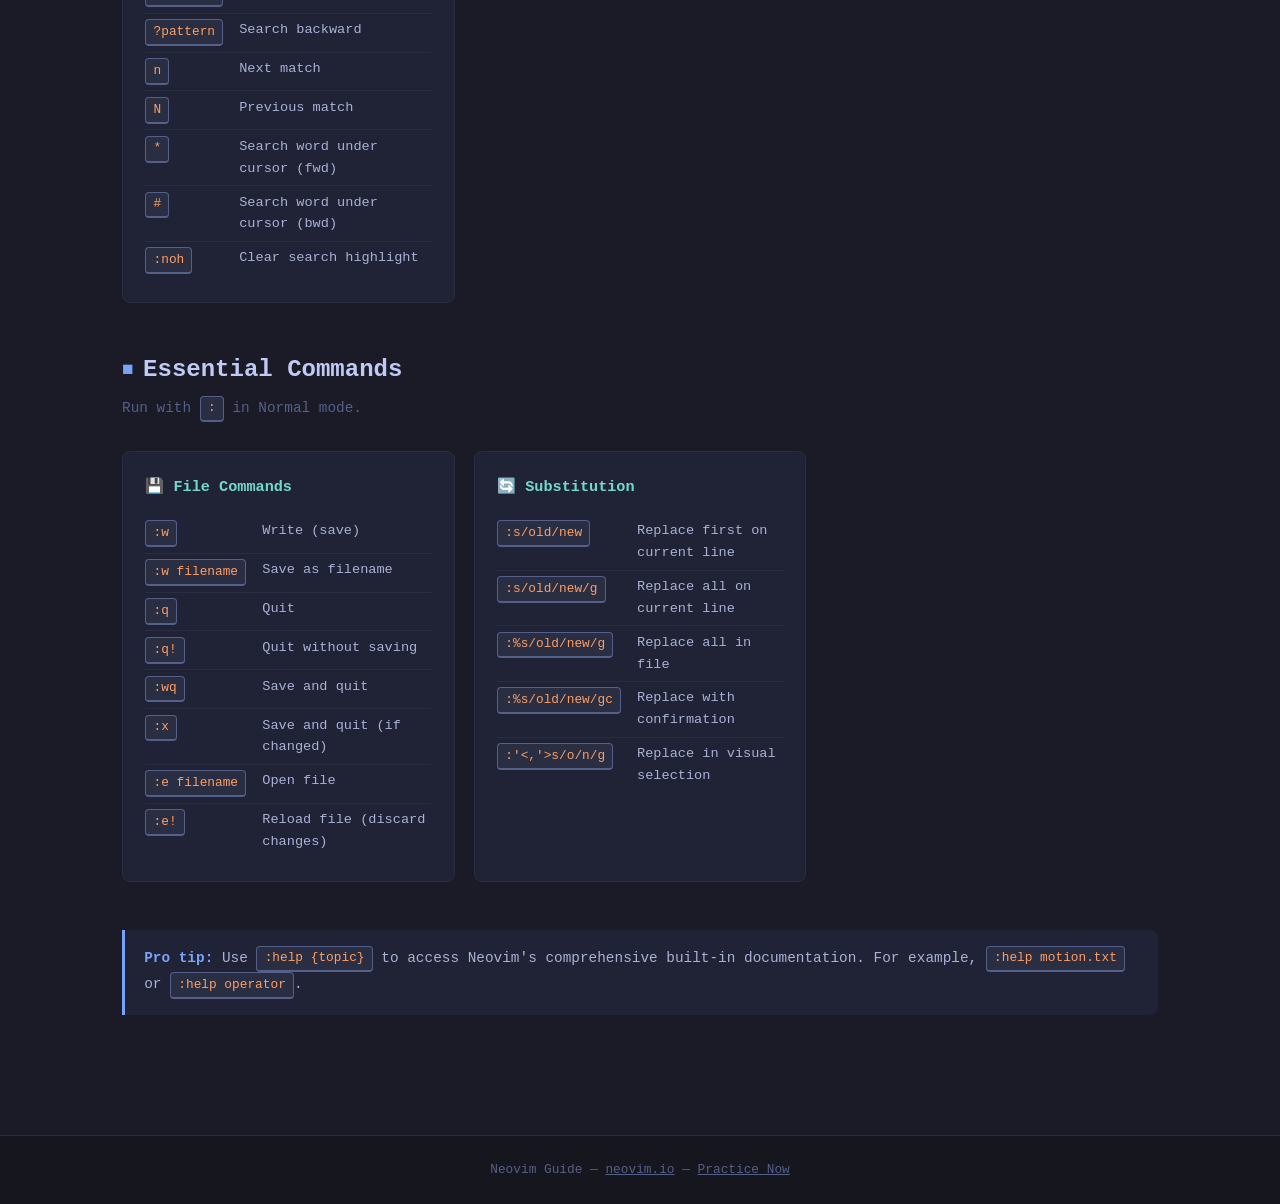
==== commit 462c8e5b: "Added tutorial for new vim users transitioning from vs code" ====
--- a/index.html
+++ b/index.html
@@ -15,6 +15,7 @@
     <li><a href="advanced.html">Advanced</a></li>
     <li><a href="vs-vim.html">Vim vs Neovim</a></li>
     <li><a href="vscode-to-nvim.html">VS Code → Nvim</a></li>
+    <li><a href="tutorial.html">Tutorial</a></li>
     <li><a href="cheatsheet.html">Cheatsheet</a></li>
     <li><a href="practice.html">Practice</a></li>
   </ul>
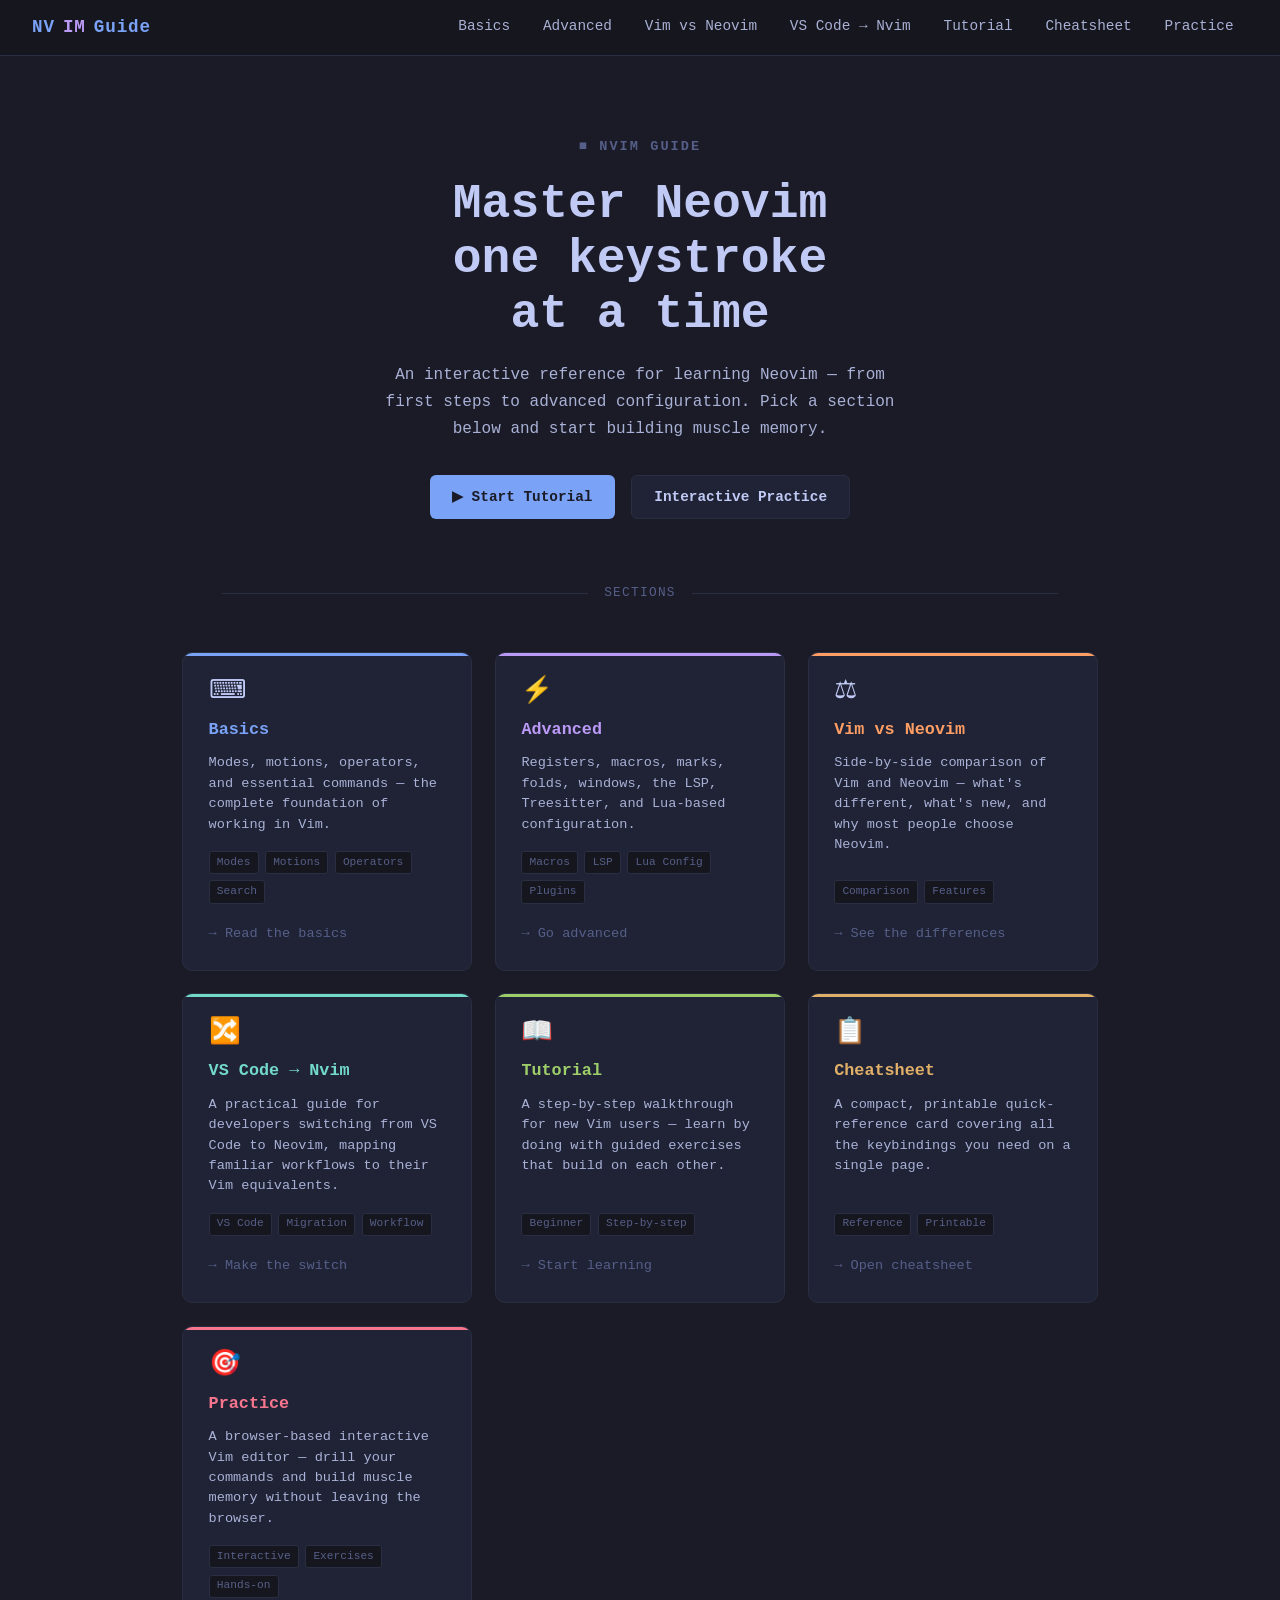
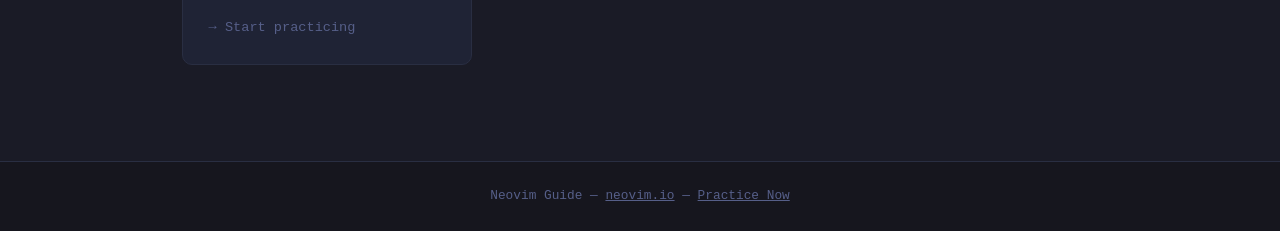
==== commit 09dc7f39: "Change: modified the home page to have a more friendly layout" ====
--- a/index.html
+++ b/index.html
@@ -3,15 +3,63 @@
 <head>
   <meta charset="UTF-8">
   <meta name="viewport" content="width=device-width, initial-scale=1.0">
-  <title>Neovim Guide — Navigation & Basics</title>
+  <title>NVIM Guide — Learn Neovim</title>
   <link rel="stylesheet" href="styles.css">
+  <style>
+    .home-hero {
+      text-align: center;
+      padding: 5rem 2rem 2rem;
+      max-width: 700px;
+      margin: 0 auto;
+    }
+    .home-hero .logo-mark {
+      font-size: 0.85rem;
+      font-weight: 700;
+      letter-spacing: 0.15em;
+      text-transform: uppercase;
+      color: var(--fg3);
+      margin-bottom: 1.2rem;
+    }
+    .home-hero h1 {
+      font-size: 3rem;
+      font-weight: 700;
+      line-height: 1.15;
+      margin-bottom: 1.2rem;
+    }
+    .home-hero p {
+      color: var(--fg2);
+      font-size: 1rem;
+      max-width: 520px;
+      margin: 0 auto 2rem;
+      line-height: 1.7;
+    }
+    .home-divider {
+      display: flex;
+      align-items: center;
+      gap: 1rem;
+      max-width: 900px;
+      margin: 0 auto 0.5rem;
+      padding: 0 2rem;
+      color: var(--fg3);
+      font-size: 0.8rem;
+      text-transform: uppercase;
+      letter-spacing: 0.1em;
+    }
+    .home-divider::before,
+    .home-divider::after {
+      content: '';
+      flex: 1;
+      height: 1px;
+      background: var(--border);
+    }
+  </style>
 </head>
 <body>
 
 <nav>
   <a class="nav-logo" href="index.html">NV<span>IM</span> Guide</a>
   <ul>
-    <li><a href="index.html" class="active">Basics</a></li>
+    <li><a href="basics.html">Basics</a></li>
     <li><a href="advanced.html">Advanced</a></li>
     <li><a href="vs-vim.html">Vim vs Neovim</a></li>
     <li><a href="vscode-to-nvim.html">VS Code → Nvim</a></li>
@@ -21,217 +69,134 @@
   </ul>
 </nav>
 
-<div class="hero">
-  <h1><span class="hl-accent">Navigate</span> Neovim<br>like a <span class="hl-green">pro</span></h1>
-  <p>Learn the fundamentals of Neovim — modes, motions, operators, and commands — then put them to practice in the interactive editor.</p>
+<div class="home-hero">
+  <div class="logo-mark">&#9632; NVIM Guide</div>
+  <h1>
+    Master <span class="hl-accent">Neovim</span><br>
+    one keystroke<br>
+    at a <span class="hl-green">time</span>
+  </h1>
+  <p>
+    An interactive reference for learning Neovim — from first steps to advanced configuration.
+    Pick a section below and start building muscle memory.
+  </p>
   <div class="btn-row">
-    <a href="practice.html" class="btn btn-primary">&#9654; Interactive Practice</a>
-    <a href="advanced.html" class="btn btn-secondary">Advanced Features</a>
+    <a href="tutorial.html" class="btn btn-primary">&#9654; Start Tutorial</a>
+    <a href="practice.html" class="btn btn-secondary">Interactive Practice</a>
   </div>
 </div>
 
-<div class="container">
-
-  <!-- MODES -->
-  <div class="section-title"><span class="dot">&#9632;</span> Modes</div>
-  <div class="section-subtitle">Neovim is modal — each mode handles keypresses differently.</div>
-  <div class="card-grid">
-    <div class="card">
-      <div class="card-title"><span class="mode-badge mode-normal">NORMAL</span></div>
-      <p class="key-desc" style="margin-bottom:0.8rem;">The default mode. Used for navigation and editing commands. Press <kbd>Esc</kbd> from any mode to return here.</p>
-      <table class="key-table">
-        <tr><td><kbd>Esc</kbd></td><td class="key-desc">Return to Normal mode</td></tr>
-        <tr><td><kbd>Ctrl</kbd>+<kbd>[</kbd></td><td class="key-desc">Also returns to Normal mode</td></tr>
-      </table>
-    </div>
-    <div class="card">
-      <div class="card-title"><span class="mode-badge mode-insert">INSERT</span></div>
-      <p class="key-desc" style="margin-bottom:0.8rem;">Text input mode. Keys you press are inserted literally.</p>
-      <table class="key-table">
-        <tr><td><kbd>i</kbd></td><td class="key-desc">Insert before cursor</td></tr>
-        <tr><td><kbd>a</kbd></td><td class="key-desc">Append after cursor</td></tr>
-        <tr><td><kbd>I</kbd></td><td class="key-desc">Insert at start of line</td></tr>
-        <tr><td><kbd>A</kbd></td><td class="key-desc">Append at end of line</td></tr>
-        <tr><td><kbd>o</kbd></td><td class="key-desc">New line below, insert</td></tr>
-        <tr><td><kbd>O</kbd></td><td class="key-desc">New line above, insert</td></tr>
-        <tr><td><kbd>s</kbd></td><td class="key-desc">Delete char, insert</td></tr>
-      </table>
-    </div>
-    <div class="card">
-      <div class="card-title"><span class="mode-badge mode-visual">VISUAL</span></div>
-      <p class="key-desc" style="margin-bottom:0.8rem;">Select text to operate on.</p>
-      <table class="key-table">
-        <tr><td><kbd>v</kbd></td><td class="key-desc">Character-wise visual</td></tr>
-        <tr><td><kbd>V</kbd></td><td class="key-desc">Line-wise visual</td></tr>
-        <tr><td><kbd>Ctrl</kbd>+<kbd>v</kbd></td><td class="key-desc">Block visual (column)</td></tr>
-        <tr><td><kbd>gv</kbd></td><td class="key-desc">Reselect last visual</td></tr>
-      </table>
-    </div>
-    <div class="card">
-      <div class="card-title"><span class="mode-badge mode-command">COMMAND</span></div>
-      <p class="key-desc" style="margin-bottom:0.8rem;">Run Ex commands via the command line.</p>
-      <table class="key-table">
-        <tr><td><kbd>:</kbd></td><td class="key-desc">Open command line</td></tr>
-        <tr><td><kbd>/</kbd></td><td class="key-desc">Search forward</td></tr>
-        <tr><td><kbd>?</kbd></td><td class="key-desc">Search backward</td></tr>
-        <tr><td><kbd>!</kbd></td><td class="key-desc">Filter through shell cmd</td></tr>
-      </table>
-    </div>
+<div class="container" style="max-width: 980px;">
+
+  <div class="home-divider">Sections</div>
+
+  <div class="page-card-grid">
+
+    <a href="basics.html" class="page-card" style="--card-accent: var(--accent)">
+      <div class="page-card-icon">⌨</div>
+      <div class="page-card-title">Basics</div>
+      <div class="page-card-desc">
+        Modes, motions, operators, and essential commands — the complete foundation
+        of working in Vim.
+      </div>
+      <div class="page-card-tags">
+        <span class="page-card-tag">Modes</span>
+        <span class="page-card-tag">Motions</span>
+        <span class="page-card-tag">Operators</span>
+        <span class="page-card-tag">Search</span>
+      </div>
+      <div class="page-card-arrow">→ Read the basics</div>
+    </a>
+
+    <a href="advanced.html" class="page-card" style="--card-accent: var(--accent2)">
+      <div class="page-card-icon">⚡</div>
+      <div class="page-card-title">Advanced</div>
+      <div class="page-card-desc">
+        Registers, macros, marks, folds, windows, the LSP, Treesitter, and
+        Lua-based configuration.
+      </div>
+      <div class="page-card-tags">
+        <span class="page-card-tag">Macros</span>
+        <span class="page-card-tag">LSP</span>
+        <span class="page-card-tag">Lua Config</span>
+        <span class="page-card-tag">Plugins</span>
+      </div>
+      <div class="page-card-arrow">→ Go advanced</div>
+    </a>
+
+    <a href="vs-vim.html" class="page-card" style="--card-accent: var(--orange)">
+      <div class="page-card-icon">⚖</div>
+      <div class="page-card-title">Vim vs Neovim</div>
+      <div class="page-card-desc">
+        Side-by-side comparison of Vim and Neovim — what's different, what's new,
+        and why most people choose Neovim.
+      </div>
+      <div class="page-card-tags">
+        <span class="page-card-tag">Comparison</span>
+        <span class="page-card-tag">Features</span>
+      </div>
+      <div class="page-card-arrow">→ See the differences</div>
+    </a>
+
+    <a href="vscode-to-nvim.html" class="page-card" style="--card-accent: var(--teal)">
+      <div class="page-card-icon">🔀</div>
+      <div class="page-card-title">VS Code → Nvim</div>
+      <div class="page-card-desc">
+        A practical guide for developers switching from VS Code to Neovim, mapping
+        familiar workflows to their Vim equivalents.
+      </div>
+      <div class="page-card-tags">
+        <span class="page-card-tag">VS Code</span>
+        <span class="page-card-tag">Migration</span>
+        <span class="page-card-tag">Workflow</span>
+      </div>
+      <div class="page-card-arrow">→ Make the switch</div>
+    </a>
+
+    <a href="tutorial.html" class="page-card" style="--card-accent: var(--green)">
+      <div class="page-card-icon">📖</div>
+      <div class="page-card-title">Tutorial</div>
+      <div class="page-card-desc">
+        A step-by-step walkthrough for new Vim users — learn by doing with guided
+        exercises that build on each other.
+      </div>
+      <div class="page-card-tags">
+        <span class="page-card-tag">Beginner</span>
+        <span class="page-card-tag">Step-by-step</span>
+      </div>
+      <div class="page-card-arrow">→ Start learning</div>
+    </a>
+
+    <a href="cheatsheet.html" class="page-card" style="--card-accent: var(--yellow)">
+      <div class="page-card-icon">📋</div>
+      <div class="page-card-title">Cheatsheet</div>
+      <div class="page-card-desc">
+        A compact, printable quick-reference card covering all the keybindings you
+        need on a single page.
+      </div>
+      <div class="page-card-tags">
+        <span class="page-card-tag">Reference</span>
+        <span class="page-card-tag">Printable</span>
+      </div>
+      <div class="page-card-arrow">→ Open cheatsheet</div>
+    </a>
+
+    <a href="practice.html" class="page-card" style="--card-accent: var(--red)">
+      <div class="page-card-icon">🎯</div>
+      <div class="page-card-title">Practice</div>
+      <div class="page-card-desc">
+        A browser-based interactive Vim editor — drill your commands and build
+        muscle memory without leaving the browser.
+      </div>
+      <div class="page-card-tags">
+        <span class="page-card-tag">Interactive</span>
+        <span class="page-card-tag">Exercises</span>
+        <span class="page-card-tag">Hands-on</span>
+      </div>
+      <div class="page-card-arrow">→ Start practicing</div>
+    </a>
+
   </div>
-
-  <!-- BASIC MOVEMENT -->
-  <div class="section-title"><span class="dot">&#9632;</span> Basic Movement</div>
-  <div class="section-subtitle">In Normal mode, move without the arrow keys.</div>
-  <div class="card-grid">
-    <div class="card">
-      <div class="card-title">&#9650; Character Motions</div>
-      <table class="key-table">
-        <tr><td><kbd>h</kbd></td><td class="key-desc">Move left</td></tr>
-        <tr><td><kbd>j</kbd></td><td class="key-desc">Move down</td></tr>
-        <tr><td><kbd>k</kbd></td><td class="key-desc">Move up</td></tr>
-        <tr><td><kbd>l</kbd></td><td class="key-desc">Move right</td></tr>
-      </table>
-      <div class="callout tip" style="margin-top:1rem;">
-        <strong>Tip:</strong> Combine with a count: <kbd>5j</kbd> moves down 5 lines.
-      </div>
-    </div>
-    <div class="card">
-      <div class="card-title">&#9654; Word Motions</div>
-      <table class="key-table">
-        <tr><td><kbd>w</kbd></td><td class="key-desc">Next word start</td></tr>
-        <tr><td><kbd>W</kbd></td><td class="key-desc">Next WORD start (whitespace-delimited)</td></tr>
-        <tr><td><kbd>b</kbd></td><td class="key-desc">Previous word start</td></tr>
-        <tr><td><kbd>B</kbd></td><td class="key-desc">Previous WORD start</td></tr>
-        <tr><td><kbd>e</kbd></td><td class="key-desc">Current/next word end</td></tr>
-        <tr><td><kbd>E</kbd></td><td class="key-desc">Current/next WORD end</td></tr>
-        <tr><td><kbd>ge</kbd></td><td class="key-desc">Previous word end</td></tr>
-      </table>
-    </div>
-    <div class="card">
-      <div class="card-title">&#9646; Line Motions</div>
-      <table class="key-table">
-        <tr><td><kbd>0</kbd></td><td class="key-desc">Start of line</td></tr>
-        <tr><td><kbd>^</kbd></td><td class="key-desc">First non-blank character</td></tr>
-        <tr><td><kbd>$</kbd></td><td class="key-desc">End of line</td></tr>
-        <tr><td><kbd>g_</kbd></td><td class="key-desc">Last non-blank character</td></tr>
-        <tr><td><kbd>f{c}</kbd></td><td class="key-desc">Jump to char <em>c</em> on line</td></tr>
-        <tr><td><kbd>F{c}</kbd></td><td class="key-desc">Jump back to char <em>c</em></td></tr>
-        <tr><td><kbd>t{c}</kbd></td><td class="key-desc">Jump before char <em>c</em></td></tr>
-        <tr><td><kbd>;</kbd> / <kbd>,</kbd></td><td class="key-desc">Repeat f/t forward/back</td></tr>
-      </table>
-    </div>
-    <div class="card">
-      <div class="card-title">&#11835; File / Screen Motions</div>
-      <table class="key-table">
-        <tr><td><kbd>gg</kbd></td><td class="key-desc">Top of file</td></tr>
-        <tr><td><kbd>G</kbd></td><td class="key-desc">Bottom of file</td></tr>
-        <tr><td><kbd>{n}G</kbd></td><td class="key-desc">Go to line n</td></tr>
-        <tr><td><kbd>%</kbd></td><td class="key-desc">Jump to matching bracket</td></tr>
-        <tr><td><kbd>H</kbd></td><td class="key-desc">Top of screen</td></tr>
-        <tr><td><kbd>M</kbd></td><td class="key-desc">Middle of screen</td></tr>
-        <tr><td><kbd>L</kbd></td><td class="key-desc">Bottom of screen</td></tr>
-        <tr><td><kbd>Ctrl</kbd>+<kbd>d</kbd></td><td class="key-desc">Scroll down half page</td></tr>
-        <tr><td><kbd>Ctrl</kbd>+<kbd>u</kbd></td><td class="key-desc">Scroll up half page</td></tr>
-        <tr><td><kbd>Ctrl</kbd>+<kbd>f</kbd></td><td class="key-desc">Scroll full page down</td></tr>
-        <tr><td><kbd>Ctrl</kbd>+<kbd>b</kbd></td><td class="key-desc">Scroll full page up</td></tr>
-      </table>
-    </div>
-  </div>
-
-  <!-- EDITING -->
-  <div class="section-title"><span class="dot">&#9632;</span> Editing in Normal Mode</div>
-  <div class="section-subtitle">Operators act on motions — the real power of Vim.</div>
-  <div class="card-grid">
-    <div class="card">
-      <div class="card-title">&#9998; Operators</div>
-      <p class="key-desc" style="margin-bottom:0.8rem;">Operators combine with motions: <kbd>d</kbd>+<kbd>w</kbd> = delete word.</p>
-      <table class="key-table">
-        <tr><td><kbd>d</kbd></td><td class="key-desc">Delete (cut)</td></tr>
-        <tr><td><kbd>y</kbd></td><td class="key-desc">Yank (copy)</td></tr>
-        <tr><td><kbd>c</kbd></td><td class="key-desc">Change (delete + insert)</td></tr>
-        <tr><td><kbd>&gt;</kbd></td><td class="key-desc">Indent right</td></tr>
-        <tr><td><kbd>&lt;</kbd></td><td class="key-desc">Indent left</td></tr>
-        <tr><td><kbd>=</kbd></td><td class="key-desc">Auto-indent</td></tr>
-        <tr><td><kbd>g~</kbd></td><td class="key-desc">Toggle case</td></tr>
-        <tr><td><kbd>gu</kbd></td><td class="key-desc">Lowercase</td></tr>
-        <tr><td><kbd>gU</kbd></td><td class="key-desc">Uppercase</td></tr>
-      </table>
-    </div>
-    <div class="card">
-      <div class="card-title">&#8855; Common Combos</div>
-      <table class="key-table">
-        <tr><td><kbd>dd</kbd></td><td class="key-desc">Delete line</td></tr>
-        <tr><td><kbd>yy</kbd></td><td class="key-desc">Yank line</td></tr>
-        <tr><td><kbd>cc</kbd></td><td class="key-desc">Change line</td></tr>
-        <tr><td><kbd>dw</kbd></td><td class="key-desc">Delete word</td></tr>
-        <tr><td><kbd>d$</kbd></td><td class="key-desc">Delete to end of line</td></tr>
-        <tr><td><kbd>ciw</kbd></td><td class="key-desc">Change inner word</td></tr>
-        <tr><td><kbd>ci"</kbd></td><td class="key-desc">Change inside quotes</td></tr>
-        <tr><td><kbd>da(</kbd></td><td class="key-desc">Delete around parens</td></tr>
-        <tr><td><kbd>yip</kbd></td><td class="key-desc">Yank inner paragraph</td></tr>
-      </table>
-    </div>
-    <div class="card">
-      <div class="card-title">&#8629; Undo &amp; Paste</div>
-      <table class="key-table">
-        <tr><td><kbd>u</kbd></td><td class="key-desc">Undo</td></tr>
-        <tr><td><kbd>Ctrl</kbd>+<kbd>r</kbd></td><td class="key-desc">Redo</td></tr>
-        <tr><td><kbd>p</kbd></td><td class="key-desc">Paste after cursor/line</td></tr>
-        <tr><td><kbd>P</kbd></td><td class="key-desc">Paste before cursor/line</td></tr>
-        <tr><td><kbd>"0p</kbd></td><td class="key-desc">Paste from yank register</td></tr>
-        <tr><td><kbd>x</kbd></td><td class="key-desc">Delete character (cut)</td></tr>
-        <tr><td><kbd>r{c}</kbd></td><td class="key-desc">Replace char with c</td></tr>
-        <tr><td><kbd>R</kbd></td><td class="key-desc">Replace mode (overtype)</td></tr>
-        <tr><td><kbd>.</kbd></td><td class="key-desc">Repeat last change</td></tr>
-      </table>
-    </div>
-    <div class="card">
-      <div class="card-title">&#128269; Search</div>
-      <table class="key-table">
-        <tr><td><kbd>/pattern</kbd></td><td class="key-desc">Search forward</td></tr>
-        <tr><td><kbd>?pattern</kbd></td><td class="key-desc">Search backward</td></tr>
-        <tr><td><kbd>n</kbd></td><td class="key-desc">Next match</td></tr>
-        <tr><td><kbd>N</kbd></td><td class="key-desc">Previous match</td></tr>
-        <tr><td><kbd>*</kbd></td><td class="key-desc">Search word under cursor (fwd)</td></tr>
-        <tr><td><kbd>#</kbd></td><td class="key-desc">Search word under cursor (bwd)</td></tr>
-        <tr><td><kbd>:noh</kbd></td><td class="key-desc">Clear search highlight</td></tr>
-      </table>
-    </div>
-  </div>
-
-  <!-- COMMANDS -->
-  <div class="section-title"><span class="dot">&#9632;</span> Essential Commands</div>
-  <div class="section-subtitle">Run with <kbd>:</kbd> in Normal mode.</div>
-  <div class="card-grid">
-    <div class="card">
-      <div class="card-title">&#128190; File Commands</div>
-      <table class="key-table">
-        <tr><td><kbd>:w</kbd></td><td class="key-desc">Write (save)</td></tr>
-        <tr><td><kbd>:w filename</kbd></td><td class="key-desc">Save as filename</td></tr>
-        <tr><td><kbd>:q</kbd></td><td class="key-desc">Quit</td></tr>
-        <tr><td><kbd>:q!</kbd></td><td class="key-desc">Quit without saving</td></tr>
-        <tr><td><kbd>:wq</kbd></td><td class="key-desc">Save and quit</td></tr>
-        <tr><td><kbd>:x</kbd></td><td class="key-desc">Save and quit (if changed)</td></tr>
-        <tr><td><kbd>:e filename</kbd></td><td class="key-desc">Open file</td></tr>
-        <tr><td><kbd>:e!</kbd></td><td class="key-desc">Reload file (discard changes)</td></tr>
-      </table>
-    </div>
-    <div class="card">
-      <div class="card-title">&#128260; Substitution</div>
-      <table class="key-table">
-        <tr><td><kbd>:s/old/new</kbd></td><td class="key-desc">Replace first on current line</td></tr>
-        <tr><td><kbd>:s/old/new/g</kbd></td><td class="key-desc">Replace all on current line</td></tr>
-        <tr><td><kbd>:%s/old/new/g</kbd></td><td class="key-desc">Replace all in file</td></tr>
-        <tr><td><kbd>:%s/old/new/gc</kbd></td><td class="key-desc">Replace with confirmation</td></tr>
-        <tr><td><kbd>:'&lt;,'&gt;s/o/n/g</kbd></td><td class="key-desc">Replace in visual selection</td></tr>
-      </table>
-    </div>
-  </div>
-
-  <div class="callout">
-    <strong>Pro tip:</strong> Use <kbd>:help {topic}</kbd> to access Neovim's comprehensive built-in documentation. For example, <kbd>:help motion.txt</kbd> or <kbd>:help operator</kbd>.
-  </div>
-
 </div>
 
 <footer>
--- a/styles.css
+++ b/styles.css
@@ -470,3 +470,95 @@
 
 footer a { color: var(--fg3); }
 footer a:hover { color: var(--fg); }
+
+/* HOME PAGE CARDS */
+.page-card-grid {
+  display: grid;
+  grid-template-columns: repeat(auto-fill, minmax(280px, 1fr));
+  gap: 1.4rem;
+  margin-top: 3rem;
+}
+
+.page-card {
+  background: var(--bg3);
+  border: 1px solid var(--border);
+  border-radius: 10px;
+  padding: 1.6rem;
+  text-decoration: none;
+  color: inherit;
+  display: flex;
+  flex-direction: column;
+  gap: 0.6rem;
+  transition: border-color 0.15s, transform 0.15s, background 0.15s;
+  position: relative;
+  overflow: hidden;
+}
+
+.page-card::before {
+  content: '';
+  position: absolute;
+  top: 0;
+  left: 0;
+  right: 0;
+  height: 3px;
+  background: var(--card-accent, var(--accent));
+  border-radius: 10px 10px 0 0;
+}
+
+.page-card:hover {
+  border-color: var(--card-accent, var(--accent));
+  transform: translateY(-2px);
+  background: var(--bg4);
+}
+
+.page-card-icon {
+  font-size: 1.6rem;
+  line-height: 1;
+  margin-bottom: 0.2rem;
+}
+
+.page-card-title {
+  font-size: 1.05rem;
+  font-weight: 700;
+  color: var(--card-accent, var(--accent));
+}
+
+.page-card-desc {
+  font-size: 0.85rem;
+  color: var(--fg2);
+  line-height: 1.5;
+  flex: 1;
+}
+
+.page-card-tags {
+  display: flex;
+  flex-wrap: wrap;
+  gap: 0.4rem;
+  margin-top: 0.4rem;
+}
+
+.page-card-tag {
+  font-size: 0.7rem;
+  padding: 0.1rem 0.45rem;
+  border-radius: 3px;
+  background: var(--bg2);
+  color: var(--fg3);
+  border: 1px solid var(--border);
+}
+
+.page-card-arrow {
+  font-size: 0.85rem;
+  color: var(--fg3);
+  margin-top: 0.6rem;
+  transition: color 0.15s, transform 0.15s;
+  display: inline-block;
+}
+
+.page-card:hover .page-card-arrow {
+  color: var(--card-accent, var(--accent));
+  transform: translateX(4px);
+}
+
+@media (max-width: 700px) {
+  .page-card-grid { grid-template-columns: 1fr; }
+}
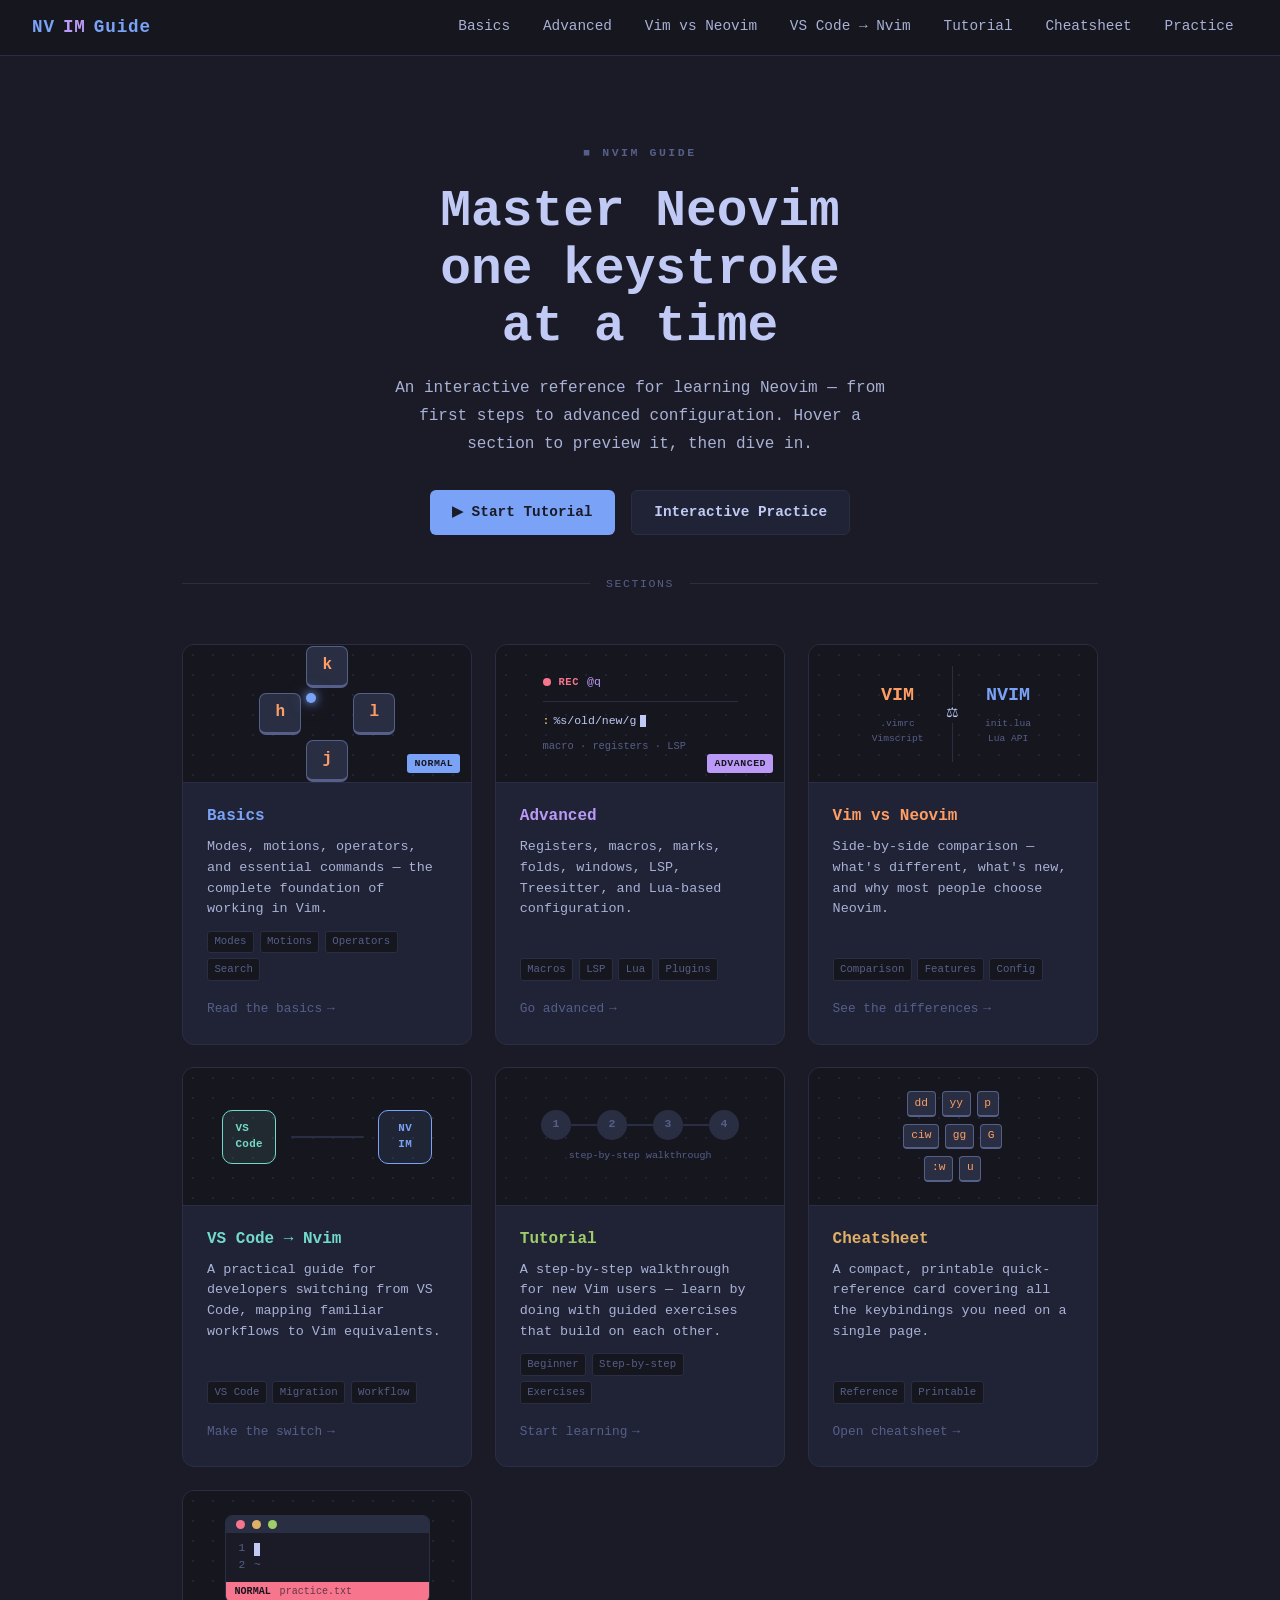
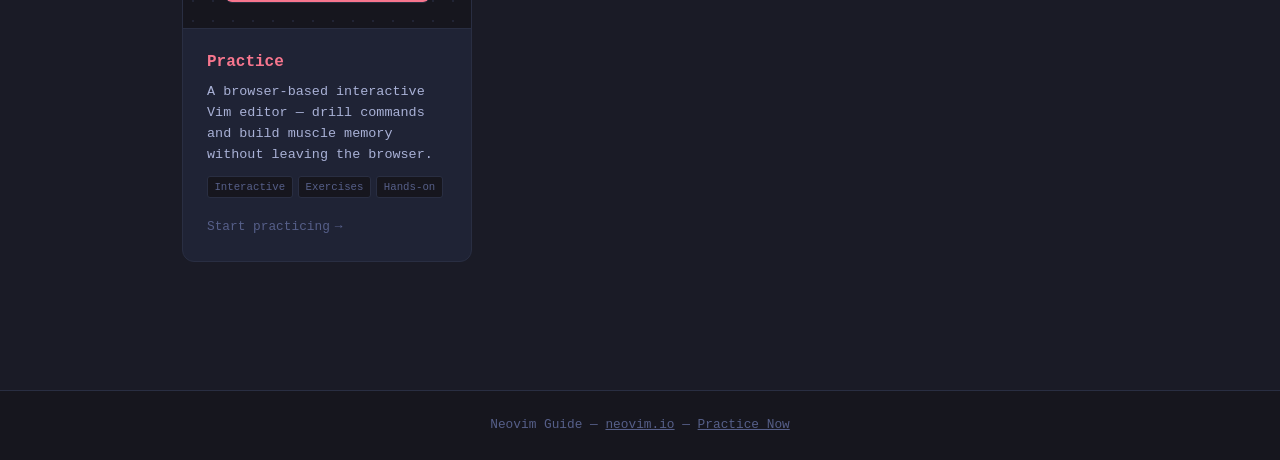
==== commit 5f0f0930: "Update: Front page now have nice features" ====
--- a/index.html
+++ b/index.html
@@ -6,51 +6,529 @@
   <title>NVIM Guide — Learn Neovim</title>
   <link rel="stylesheet" href="styles.css">
   <style>
+    /* ── Hero ──────────────────────────────────────────── */
     .home-hero {
       text-align: center;
-      padding: 5rem 2rem 2rem;
-      max-width: 700px;
+      padding: 5.5rem 2rem 2.5rem;
+      max-width: 680px;
       margin: 0 auto;
     }
-    .home-hero .logo-mark {
-      font-size: 0.85rem;
+    .home-eyebrow {
+      font-size: 0.72rem;
       font-weight: 700;
-      letter-spacing: 0.15em;
+      letter-spacing: 0.22em;
       text-transform: uppercase;
       color: var(--fg3);
-      margin-bottom: 1.2rem;
+      margin-bottom: 1.3rem;
     }
     .home-hero h1 {
-      font-size: 3rem;
+      font-size: 3.2rem;
       font-weight: 700;
-      line-height: 1.15;
+      line-height: 1.12;
       margin-bottom: 1.2rem;
     }
     .home-hero p {
       color: var(--fg2);
       font-size: 1rem;
-      max-width: 520px;
+      max-width: 500px;
       margin: 0 auto 2rem;
-      line-height: 1.7;
-    }
-    .home-divider {
+      line-height: 1.75;
+    }
+    .sections-row {
       display: flex;
       align-items: center;
       gap: 1rem;
-      max-width: 900px;
-      margin: 0 auto 0.5rem;
-      padding: 0 2rem;
+      margin: 0 0 1.8rem;
       color: var(--fg3);
-      font-size: 0.8rem;
+      font-size: 0.72rem;
       text-transform: uppercase;
-      letter-spacing: 0.1em;
-    }
-    .home-divider::before,
-    .home-divider::after {
+      letter-spacing: 0.14em;
+    }
+    .sections-row::before, .sections-row::after {
       content: '';
       flex: 1;
       height: 1px;
       background: var(--border);
+    }
+
+    /* ── Card grid ─────────────────────────────────────── */
+    .home-grid {
+      display: grid;
+      grid-template-columns: repeat(auto-fill, minmax(285px, 1fr));
+      gap: 1.4rem;
+      max-width: 980px;
+      margin: 0 auto;
+      padding: 0 2rem 4rem;
+    }
+
+    .hcard {
+      background: var(--bg3);
+      border: 1px solid var(--border);
+      border-radius: 12px;
+      text-decoration: none;
+      color: inherit;
+      display: flex;
+      flex-direction: column;
+      overflow: hidden;
+      transition: border-color 0.2s, transform 0.2s, box-shadow 0.2s;
+      position: relative;
+    }
+    .hcard:hover {
+      border-color: var(--ca, var(--accent));
+      transform: translateY(-4px);
+      box-shadow: 0 12px 36px rgba(0,0,0,0.35),
+                  0 0 0 1px var(--ca, var(--accent));
+    }
+
+    /* ── Visual area ───────────────────────────────────── */
+    .hc-vis {
+      height: 138px;
+      background: var(--bg2);
+      border-bottom: 1px solid var(--border);
+      display: flex;
+      align-items: center;
+      justify-content: center;
+      position: relative;
+      overflow: hidden;
+    }
+    /* Dot-grid background */
+    .hc-vis::before {
+      content: '';
+      position: absolute;
+      inset: 0;
+      background-image: radial-gradient(var(--border) 1px, transparent 1px);
+      background-size: 20px 20px;
+      opacity: 0.6;
+      transition: opacity 0.3s;
+    }
+    .hcard:hover .hc-vis::before { opacity: 1; }
+
+    /* Accent glow overlay on hover */
+    .hc-vis::after {
+      content: '';
+      position: absolute;
+      inset: 0;
+      background: var(--ca, var(--accent));
+      opacity: 0;
+      transition: opacity 0.3s;
+      pointer-events: none;
+    }
+    .hcard:hover .hc-vis::after { opacity: 0.04; }
+
+    .hc-vis > * { position: relative; z-index: 1; }
+
+    /* ── Card body ─────────────────────────────────────── */
+    .hc-body {
+      padding: 1.3rem 1.5rem 1.5rem;
+      display: flex;
+      flex-direction: column;
+      gap: 0.45rem;
+      flex: 1;
+    }
+    .hc-title {
+      font-size: 1rem;
+      font-weight: 700;
+      color: var(--ca, var(--accent));
+    }
+    .hc-desc {
+      font-size: 0.84rem;
+      color: var(--fg2);
+      line-height: 1.55;
+      flex: 1;
+    }
+    .hc-tags {
+      display: flex;
+      flex-wrap: wrap;
+      gap: 0.35rem;
+      margin-top: 0.2rem;
+    }
+    .hc-tag {
+      font-size: 0.67rem;
+      padding: 0.1rem 0.4rem;
+      border-radius: 3px;
+      background: var(--bg2);
+      color: var(--fg3);
+      border: 1px solid var(--border);
+    }
+    .hc-cta {
+      font-size: 0.8rem;
+      color: var(--fg3);
+      margin-top: 0.7rem;
+      display: inline-flex;
+      align-items: center;
+      gap: 0.3rem;
+      transition: color 0.15s;
+    }
+    .hc-arr {
+      display: inline-block;
+      transition: transform 0.2s;
+    }
+    .hcard:hover .hc-cta { color: var(--ca, var(--accent)); }
+    .hcard:hover .hc-arr { transform: translateX(5px); }
+
+    /* ════════════════════════════════════════════════════
+       ILLUSTRATION: BASICS — hjkl navigator
+    ════════════════════════════════════════════════════ */
+    .vis-hjkl {
+      display: grid;
+      grid-template-columns: repeat(3, 42px);
+      grid-template-rows: repeat(3, 42px);
+      gap: 5px;
+    }
+    .vk {
+      width: 42px; height: 42px;
+      background: var(--bg4);
+      border: 1px solid var(--fg3);
+      border-bottom: 3px solid var(--fg3);
+      border-radius: 7px;
+      display: flex; align-items: center; justify-content: center;
+      font-size: 1rem; font-weight: 700;
+      color: var(--orange);
+    }
+    .vk.empty { background: transparent; border-color: transparent; }
+
+    @keyframes vk-light {
+      0%,100% { background: var(--bg4); border-color: var(--fg3); color: var(--orange); }
+      50%      { background: var(--accent); border-color: var(--accent); color: var(--bg2); border-bottom-width: 1px; }
+    }
+    /* Each key lights up offset in sequence: k→l→j→h */
+    .hcard:hover .vk-k { animation: vk-light 2.4s ease-in-out 0.0s infinite; }
+    .hcard:hover .vk-l { animation: vk-light 2.4s ease-in-out 0.6s infinite; }
+    .hcard:hover .vk-j { animation: vk-light 2.4s ease-in-out 1.2s infinite; }
+    .hcard:hover .vk-h { animation: vk-light 2.4s ease-in-out 1.8s infinite; }
+
+    .vk-cursor {
+      width: 10px; height: 10px;
+      background: var(--accent);
+      border-radius: 50%;
+      box-shadow: 0 0 10px var(--accent), 0 0 20px rgba(122,162,247,0.4);
+    }
+    @keyframes cur-travel {
+      0%   { transform: translate(0,0); }
+      10%  { transform: translate(0,-47px); }
+      25%  { transform: translate(0,-47px); }
+      35%  { transform: translate(47px,0); }
+      50%  { transform: translate(47px,0); }
+      60%  { transform: translate(0,47px); }
+      75%  { transform: translate(0,47px); }
+      85%  { transform: translate(-47px,0); }
+      95%  { transform: translate(-47px,0); }
+      100% { transform: translate(0,0); }
+    }
+    .hcard:hover .vk-cursor { animation: cur-travel 2.4s ease-in-out infinite; }
+
+    .vis-mode-tag {
+      position: absolute;
+      bottom: 9px; right: 11px;
+      font-size: 0.62rem; font-weight: 700;
+      padding: 0.12rem 0.45rem;
+      border-radius: 3px;
+      letter-spacing: 0.05em;
+    }
+    .vmt-normal  { background: var(--accent);  color: var(--bg2); }
+    .vmt-insert  { background: var(--green);   color: var(--bg2); }
+    .vmt-visual  { background: var(--accent2); color: var(--bg2); }
+    .vmt-cmd     { background: var(--yellow);  color: var(--bg2); }
+
+    /* ════════════════════════════════════════════════════
+       ILLUSTRATION: ADVANCED — macro + command
+    ════════════════════════════════════════════════════ */
+    .vis-adv {
+      font-size: 0.72rem;
+      width: 195px;
+      display: flex;
+      flex-direction: column;
+      gap: 0.5rem;
+    }
+    .va-row {
+      display: flex;
+      align-items: center;
+      gap: 0.5rem;
+      color: var(--fg2);
+    }
+    .va-dot {
+      width: 8px; height: 8px;
+      background: var(--red);
+      border-radius: 50%;
+      flex-shrink: 0;
+    }
+    @keyframes rec-blink { 0%,49%{opacity:1} 50%,100%{opacity:0} }
+    .hcard:hover .va-dot { animation: rec-blink 1s step-start infinite; }
+
+    .va-rec  { color: var(--red);    font-weight: 700; letter-spacing: 0.06em; font-size: 0.65rem; }
+    .va-reg  { color: var(--accent2); }
+    .va-hr   { height: 1px; background: var(--border); margin: 0.1rem 0; }
+    .va-cmdline {
+      display: flex; align-items: center; gap: 0.25rem;
+    }
+    .va-prompt { color: var(--yellow); font-weight: 700; }
+    .va-cmd    { color: var(--fg); }
+    .va-csr    {
+      width: 6px; height: 12px;
+      background: var(--fg);
+      display: inline-block;
+      animation: rec-blink 1.1s step-start infinite;
+    }
+    .va-hint   { color: var(--fg3); font-size: 0.65rem; }
+
+    /* ════════════════════════════════════════════════════
+       ILLUSTRATION: VIM vs NVIM — split
+    ════════════════════════════════════════════════════ */
+    .vis-split {
+      display: flex;
+      width: 220px;
+      height: 96px;
+    }
+    .vs-side {
+      flex: 1;
+      display: flex;
+      flex-direction: column;
+      align-items: center;
+      justify-content: center;
+      gap: 0.35rem;
+    }
+    .vs-name {
+      font-size: 1.15rem;
+      font-weight: 700;
+    }
+    .vs-name.vim  { color: var(--orange); }
+    .vs-name.nvim { color: var(--accent); }
+    .vs-sub {
+      font-size: 0.6rem;
+      color: var(--fg3);
+      text-align: center;
+      line-height: 1.6;
+    }
+    .vs-divider {
+      width: 1px;
+      background: var(--border);
+      position: relative;
+      display: flex;
+      align-items: center;
+      justify-content: center;
+      flex-shrink: 0;
+    }
+    .vs-divider span {
+      background: var(--bg2);
+      padding: 2px 1px;
+      font-size: 0.85rem;
+      line-height: 1;
+    }
+    @keyframes split-pulse {
+      0%,100% { box-shadow: none; }
+      50%      { box-shadow: -3px 0 14px rgba(255,158,100,0.25), 3px 0 14px rgba(122,162,247,0.25); }
+    }
+    .hcard:hover .vs-divider { animation: split-pulse 2s ease-in-out infinite; }
+
+    /* ════════════════════════════════════════════════════
+       ILLUSTRATION: VS CODE → NVIM — flowing arrow
+    ════════════════════════════════════════════════════ */
+    .vis-migrate {
+      display: flex;
+      align-items: center;
+      gap: 0.9rem;
+      width: 210px;
+    }
+    .vm-badge {
+      width: 54px; height: 54px;
+      border-radius: 10px;
+      display: flex;
+      flex-direction: column;
+      align-items: center;
+      justify-content: center;
+      font-size: 0.68rem;
+      font-weight: 700;
+      letter-spacing: 0.03em;
+      flex-shrink: 0;
+      line-height: 1.4;
+    }
+    .vm-badge.vsc {
+      background: rgba(115,218,202,0.1);
+      border: 1px solid var(--teal);
+      color: var(--teal);
+    }
+    .vm-badge.nv {
+      background: rgba(122,162,247,0.1);
+      border: 1px solid var(--accent);
+      color: var(--accent);
+    }
+    .vm-track {
+      flex: 1;
+      height: 2px;
+      background: var(--border);
+      position: relative;
+      overflow: hidden;
+      border-radius: 2px;
+    }
+    .vm-ball {
+      position: absolute;
+      top: 0; left: -30%;
+      width: 30%;
+      height: 100%;
+      background: linear-gradient(90deg, transparent, var(--teal));
+      border-radius: 2px;
+    }
+    @keyframes flow { 0%{left:-30%} 100%{left:100%} }
+    .hcard:hover .vm-ball { animation: flow 0.9s linear infinite; }
+
+    /* ════════════════════════════════════════════════════
+       ILLUSTRATION: TUTORIAL — progress steps
+    ════════════════════════════════════════════════════ */
+    .vis-steps {
+      display: flex;
+      flex-direction: column;
+      align-items: center;
+      gap: 0.5rem;
+    }
+    .vs-steps-row {
+      display: flex;
+      align-items: center;
+    }
+    .vst-dot {
+      width: 30px; height: 30px;
+      border-radius: 50%;
+      background: var(--bg4);
+      border: 2px solid var(--border);
+      display: flex; align-items: center; justify-content: center;
+      font-size: 0.72rem; font-weight: 700;
+      color: var(--fg3);
+      flex-shrink: 0;
+    }
+    .vst-line {
+      width: 26px; height: 2px;
+      background: var(--border);
+      position: relative;
+      overflow: hidden;
+      flex-shrink: 0;
+    }
+    .vst-line::after {
+      content: '';
+      position: absolute;
+      top: 0; left: -100%;
+      width: 100%; height: 100%;
+      background: var(--green);
+    }
+    @keyframes s-fill { 0%,10%{left:-100%} 60%,100%{left:0} }
+    @keyframes d-on   { 0%,30%{background:var(--bg4);border-color:var(--border);color:var(--fg3)}
+                        60%,100%{background:var(--green);border-color:var(--green);color:var(--bg2)} }
+
+    .hcard:hover .vst-d1 { animation: d-on 3.2s 0.0s ease-in-out infinite; }
+    .hcard:hover .vst-d2 { animation: d-on 3.2s 0.4s ease-in-out infinite; }
+    .hcard:hover .vst-d3 { animation: d-on 3.2s 0.8s ease-in-out infinite; }
+    .hcard:hover .vst-d4 { animation: d-on 3.2s 1.2s ease-in-out infinite; }
+    .hcard:hover .vst-l1::after { animation: s-fill 3.2s 0.2s ease-in-out infinite; }
+    .hcard:hover .vst-l2::after { animation: s-fill 3.2s 0.6s ease-in-out infinite; }
+    .hcard:hover .vst-l3::after { animation: s-fill 3.2s 1.0s ease-in-out infinite; }
+
+    .vst-label { font-size: 0.62rem; color: var(--fg3); }
+
+    /* ════════════════════════════════════════════════════
+       ILLUSTRATION: CHEATSHEET — key wave
+    ════════════════════════════════════════════════════ */
+    .vis-keys {
+      display: flex;
+      flex-direction: column;
+      gap: 7px;
+      align-items: center;
+    }
+    .vkeys-row { display: flex; gap: 6px; }
+    .vkb {
+      background: var(--bg4);
+      border: 1px solid var(--fg3);
+      border-bottom: 2px solid var(--fg3);
+      border-radius: 4px;
+      padding: 0.14rem 0.42rem;
+      font-size: 0.7rem;
+      color: var(--orange);
+      white-space: nowrap;
+    }
+    @keyframes kpop {
+      0%,100% { transform: translateY(0); background: var(--bg4); color: var(--orange); border-color: var(--fg3); border-bottom-width: 2px; }
+      35%,65% { transform: translateY(1px); background: var(--ca,var(--accent)); color: var(--bg2); border-color: var(--ca,var(--accent)); border-bottom-width: 1px; }
+    }
+    .hcard:hover .vkeys-row:nth-child(1) .vkb:nth-child(1) { animation: kpop 1.8s 0.00s ease-in-out infinite; }
+    .hcard:hover .vkeys-row:nth-child(1) .vkb:nth-child(2) { animation: kpop 1.8s 0.18s ease-in-out infinite; }
+    .hcard:hover .vkeys-row:nth-child(1) .vkb:nth-child(3) { animation: kpop 1.8s 0.36s ease-in-out infinite; }
+    .hcard:hover .vkeys-row:nth-child(2) .vkb:nth-child(1) { animation: kpop 1.8s 0.54s ease-in-out infinite; }
+    .hcard:hover .vkeys-row:nth-child(2) .vkb:nth-child(2) { animation: kpop 1.8s 0.72s ease-in-out infinite; }
+    .hcard:hover .vkeys-row:nth-child(2) .vkb:nth-child(3) { animation: kpop 1.8s 0.90s ease-in-out infinite; }
+    .hcard:hover .vkeys-row:nth-child(3) .vkb:nth-child(1) { animation: kpop 1.8s 1.08s ease-in-out infinite; }
+    .hcard:hover .vkeys-row:nth-child(3) .vkb:nth-child(2) { animation: kpop 1.8s 1.26s ease-in-out infinite; }
+
+    /* ════════════════════════════════════════════════════
+       ILLUSTRATION: PRACTICE — fake Vim terminal
+    ════════════════════════════════════════════════════ */
+    .vis-term {
+      width: 205px;
+      background: var(--bg);
+      border: 1px solid var(--border);
+      border-radius: 7px;
+      overflow: hidden;
+      font-size: 0.7rem;
+    }
+    .vt-bar {
+      background: var(--bg4);
+      padding: 0.22rem 0.65rem;
+      display: flex;
+      align-items: center;
+      gap: 0.45rem;
+      border-bottom: 1px solid var(--border);
+    }
+    .vt-dot { width: 9px; height: 9px; border-radius: 50%; }
+    .vt-dot.r { background: var(--red); }
+    .vt-dot.y { background: var(--yellow); }
+    .vt-dot.g { background: var(--green); }
+    .vt-body {
+      padding: 0.45rem 0.6rem;
+    }
+    .vt-line {
+      display: flex;
+      align-items: center;
+      height: 17px;
+    }
+    .vt-ln {
+      color: var(--fg3);
+      margin-right: 0.55rem;
+      width: 10px;
+      text-align: right;
+      flex-shrink: 0;
+    }
+    .vt-tilde { color: var(--fg3); }
+    .vt-typing {
+      overflow: hidden;
+      white-space: nowrap;
+      color: var(--fg);
+      width: 0;
+    }
+    @keyframes typing {
+      0%   { width: 0; }
+      25%  { width: 6ch; }
+      55%  { width: 6ch; }
+      80%  { width: 12ch; }
+      100% { width: 12ch; }
+    }
+    .hcard:hover .vt-typing { animation: typing 3s steps(12, end) infinite; }
+    .vt-csr {
+      width: 6px; height: 13px;
+      background: var(--fg);
+      display: inline-block;
+      animation: rec-blink 1.1s step-start infinite;
+    }
+    .vt-status {
+      background: var(--red);
+      color: var(--bg2);
+      padding: 0.14rem 0.55rem;
+      font-weight: 700;
+      font-size: 0.63rem;
+      display: flex;
+      gap: 0.55rem;
+    }
+    .vt-status .vts-file { opacity: 0.65; font-weight: 400; }
+
+    /* ── Responsive ────────────────────────────────────── */
+    @media (max-width: 700px) {
+      .home-grid { grid-template-columns: 1fr; padding: 0 1rem 3rem; }
+      .home-hero h1 { font-size: 2.2rem; }
     }
   </style>
 </head>
@@ -70,7 +548,7 @@
 </nav>
 
 <div class="home-hero">
-  <div class="logo-mark">&#9632; NVIM Guide</div>
+  <div class="home-eyebrow">&#9632; NVIM Guide</div>
   <h1>
     Master <span class="hl-accent">Neovim</span><br>
     one keystroke<br>
@@ -78,7 +556,7 @@
   </h1>
   <p>
     An interactive reference for learning Neovim — from first steps to advanced configuration.
-    Pick a section below and start building muscle memory.
+    Hover a section to preview it, then dive in.
   </p>
   <div class="btn-row">
     <a href="tutorial.html" class="btn btn-primary">&#9654; Start Tutorial</a>
@@ -86,117 +564,214 @@
   </div>
 </div>
 
-<div class="container" style="max-width: 980px;">
-
-  <div class="home-divider">Sections</div>
-
-  <div class="page-card-grid">
-
-    <a href="basics.html" class="page-card" style="--card-accent: var(--accent)">
-      <div class="page-card-icon">⌨</div>
-      <div class="page-card-title">Basics</div>
-      <div class="page-card-desc">
-        Modes, motions, operators, and essential commands — the complete foundation
-        of working in Vim.
-      </div>
-      <div class="page-card-tags">
-        <span class="page-card-tag">Modes</span>
-        <span class="page-card-tag">Motions</span>
-        <span class="page-card-tag">Operators</span>
-        <span class="page-card-tag">Search</span>
-      </div>
-      <div class="page-card-arrow">→ Read the basics</div>
-    </a>
-
-    <a href="advanced.html" class="page-card" style="--card-accent: var(--accent2)">
-      <div class="page-card-icon">⚡</div>
-      <div class="page-card-title">Advanced</div>
-      <div class="page-card-desc">
-        Registers, macros, marks, folds, windows, the LSP, Treesitter, and
-        Lua-based configuration.
-      </div>
-      <div class="page-card-tags">
-        <span class="page-card-tag">Macros</span>
-        <span class="page-card-tag">LSP</span>
-        <span class="page-card-tag">Lua Config</span>
-        <span class="page-card-tag">Plugins</span>
-      </div>
-      <div class="page-card-arrow">→ Go advanced</div>
-    </a>
-
-    <a href="vs-vim.html" class="page-card" style="--card-accent: var(--orange)">
-      <div class="page-card-icon">⚖</div>
-      <div class="page-card-title">Vim vs Neovim</div>
-      <div class="page-card-desc">
-        Side-by-side comparison of Vim and Neovim — what's different, what's new,
-        and why most people choose Neovim.
-      </div>
-      <div class="page-card-tags">
-        <span class="page-card-tag">Comparison</span>
-        <span class="page-card-tag">Features</span>
-      </div>
-      <div class="page-card-arrow">→ See the differences</div>
-    </a>
-
-    <a href="vscode-to-nvim.html" class="page-card" style="--card-accent: var(--teal)">
-      <div class="page-card-icon">🔀</div>
-      <div class="page-card-title">VS Code → Nvim</div>
-      <div class="page-card-desc">
-        A practical guide for developers switching from VS Code to Neovim, mapping
-        familiar workflows to their Vim equivalents.
-      </div>
-      <div class="page-card-tags">
-        <span class="page-card-tag">VS Code</span>
-        <span class="page-card-tag">Migration</span>
-        <span class="page-card-tag">Workflow</span>
-      </div>
-      <div class="page-card-arrow">→ Make the switch</div>
-    </a>
-
-    <a href="tutorial.html" class="page-card" style="--card-accent: var(--green)">
-      <div class="page-card-icon">📖</div>
-      <div class="page-card-title">Tutorial</div>
-      <div class="page-card-desc">
-        A step-by-step walkthrough for new Vim users — learn by doing with guided
-        exercises that build on each other.
-      </div>
-      <div class="page-card-tags">
-        <span class="page-card-tag">Beginner</span>
-        <span class="page-card-tag">Step-by-step</span>
-      </div>
-      <div class="page-card-arrow">→ Start learning</div>
-    </a>
-
-    <a href="cheatsheet.html" class="page-card" style="--card-accent: var(--yellow)">
-      <div class="page-card-icon">📋</div>
-      <div class="page-card-title">Cheatsheet</div>
-      <div class="page-card-desc">
-        A compact, printable quick-reference card covering all the keybindings you
-        need on a single page.
-      </div>
-      <div class="page-card-tags">
-        <span class="page-card-tag">Reference</span>
-        <span class="page-card-tag">Printable</span>
-      </div>
-      <div class="page-card-arrow">→ Open cheatsheet</div>
-    </a>
-
-    <a href="practice.html" class="page-card" style="--card-accent: var(--red)">
-      <div class="page-card-icon">🎯</div>
-      <div class="page-card-title">Practice</div>
-      <div class="page-card-desc">
-        A browser-based interactive Vim editor — drill your commands and build
-        muscle memory without leaving the browser.
-      </div>
-      <div class="page-card-tags">
-        <span class="page-card-tag">Interactive</span>
-        <span class="page-card-tag">Exercises</span>
-        <span class="page-card-tag">Hands-on</span>
-      </div>
-      <div class="page-card-arrow">→ Start practicing</div>
-    </a>
-
-  </div>
+<div class="home-grid">
+  <div class="sections-row" style="grid-column: 1/-1;">Sections</div>
+
+  <!-- ── BASICS ──────────────────────────────────────── -->
+  <a href="basics.html" class="hcard" style="--ca: var(--accent)">
+    <div class="hc-vis">
+      <div class="vis-hjkl">
+        <div class="vk empty"></div>
+        <div class="vk vk-k">k</div>
+        <div class="vk empty"></div>
+        <div class="vk vk-h">h</div>
+        <div class="vk-cursor"></div>
+        <div class="vk vk-l">l</div>
+        <div class="vk empty"></div>
+        <div class="vk vk-j">j</div>
+        <div class="vk empty"></div>
+      </div>
+      <div class="vis-mode-tag vmt-normal">NORMAL</div>
+    </div>
+    <div class="hc-body">
+      <div class="hc-title">Basics</div>
+      <div class="hc-desc">Modes, motions, operators, and essential commands — the complete foundation of working in Vim.</div>
+      <div class="hc-tags">
+        <span class="hc-tag">Modes</span>
+        <span class="hc-tag">Motions</span>
+        <span class="hc-tag">Operators</span>
+        <span class="hc-tag">Search</span>
+      </div>
+      <div class="hc-cta">Read the basics <span class="hc-arr">→</span></div>
+    </div>
+  </a>
+
+  <!-- ── ADVANCED ────────────────────────────────────── -->
+  <a href="advanced.html" class="hcard" style="--ca: var(--accent2)">
+    <div class="hc-vis">
+      <div class="vis-adv">
+        <div class="va-row">
+          <div class="va-dot"></div>
+          <span class="va-rec">REC</span>
+          <span class="va-reg">@q</span>
+        </div>
+        <div class="va-hr"></div>
+        <div class="va-cmdline">
+          <span class="va-prompt">:</span>
+          <span class="va-cmd">%s/old/new/g</span>
+          <div class="va-csr"></div>
+        </div>
+        <div class="va-row va-hint">macro · registers · LSP</div>
+      </div>
+      <div class="vis-mode-tag" style="background:var(--accent2);color:var(--bg2)">ADVANCED</div>
+    </div>
+    <div class="hc-body">
+      <div class="hc-title">Advanced</div>
+      <div class="hc-desc">Registers, macros, marks, folds, windows, LSP, Treesitter, and Lua-based configuration.</div>
+      <div class="hc-tags">
+        <span class="hc-tag">Macros</span>
+        <span class="hc-tag">LSP</span>
+        <span class="hc-tag">Lua</span>
+        <span class="hc-tag">Plugins</span>
+      </div>
+      <div class="hc-cta">Go advanced <span class="hc-arr">→</span></div>
+    </div>
+  </a>
+
+  <!-- ── VIM vs NVIM ──────────────────────────────────── -->
+  <a href="vs-vim.html" class="hcard" style="--ca: var(--orange)">
+    <div class="hc-vis">
+      <div class="vis-split">
+        <div class="vs-side">
+          <div class="vs-name vim">VIM</div>
+          <div class="vs-sub">.vimrc<br>Vimscript</div>
+        </div>
+        <div class="vs-divider"><span>⚖</span></div>
+        <div class="vs-side">
+          <div class="vs-name nvim">NVIM</div>
+          <div class="vs-sub">init.lua<br>Lua API</div>
+        </div>
+      </div>
+    </div>
+    <div class="hc-body">
+      <div class="hc-title">Vim vs Neovim</div>
+      <div class="hc-desc">Side-by-side comparison — what's different, what's new, and why most people choose Neovim.</div>
+      <div class="hc-tags">
+        <span class="hc-tag">Comparison</span>
+        <span class="hc-tag">Features</span>
+        <span class="hc-tag">Config</span>
+      </div>
+      <div class="hc-cta">See the differences <span class="hc-arr">→</span></div>
+    </div>
+  </a>
+
+  <!-- ── VS CODE → NVIM ──────────────────────────────── -->
+  <a href="vscode-to-nvim.html" class="hcard" style="--ca: var(--teal)">
+    <div class="hc-vis">
+      <div class="vis-migrate">
+        <div class="vm-badge vsc">VS<br>Code</div>
+        <div class="vm-track"><div class="vm-ball"></div></div>
+        <div class="vm-badge nv">NV<br>IM</div>
+      </div>
+    </div>
+    <div class="hc-body">
+      <div class="hc-title">VS Code → Nvim</div>
+      <div class="hc-desc">A practical guide for developers switching from VS Code, mapping familiar workflows to Vim equivalents.</div>
+      <div class="hc-tags">
+        <span class="hc-tag">VS Code</span>
+        <span class="hc-tag">Migration</span>
+        <span class="hc-tag">Workflow</span>
+      </div>
+      <div class="hc-cta">Make the switch <span class="hc-arr">→</span></div>
+    </div>
+  </a>
+
+  <!-- ── TUTORIAL ─────────────────────────────────────── -->
+  <a href="tutorial.html" class="hcard" style="--ca: var(--green)">
+    <div class="hc-vis">
+      <div class="vis-steps">
+        <div class="vs-steps-row">
+          <div class="vst-dot vst-d1">1</div>
+          <div class="vst-line vst-l1"></div>
+          <div class="vst-dot vst-d2">2</div>
+          <div class="vst-line vst-l2"></div>
+          <div class="vst-dot vst-d3">3</div>
+          <div class="vst-line vst-l3"></div>
+          <div class="vst-dot vst-d4">4</div>
+        </div>
+        <div class="vst-label">step-by-step walkthrough</div>
+      </div>
+    </div>
+    <div class="hc-body">
+      <div class="hc-title">Tutorial</div>
+      <div class="hc-desc">A step-by-step walkthrough for new Vim users — learn by doing with guided exercises that build on each other.</div>
+      <div class="hc-tags">
+        <span class="hc-tag">Beginner</span>
+        <span class="hc-tag">Step-by-step</span>
+        <span class="hc-tag">Exercises</span>
+      </div>
+      <div class="hc-cta">Start learning <span class="hc-arr">→</span></div>
+    </div>
+  </a>
+
+  <!-- ── CHEATSHEET ────────────────────────────────────── -->
+  <a href="cheatsheet.html" class="hcard" style="--ca: var(--yellow)">
+    <div class="hc-vis">
+      <div class="vis-keys">
+        <div class="vkeys-row">
+          <span class="vkb">dd</span>
+          <span class="vkb">yy</span>
+          <span class="vkb">p</span>
+        </div>
+        <div class="vkeys-row">
+          <span class="vkb">ciw</span>
+          <span class="vkb">gg</span>
+          <span class="vkb">G</span>
+        </div>
+        <div class="vkeys-row">
+          <span class="vkb">:w</span>
+          <span class="vkb">u</span>
+        </div>
+      </div>
+    </div>
+    <div class="hc-body">
+      <div class="hc-title">Cheatsheet</div>
+      <div class="hc-desc">A compact, printable quick-reference card covering all the keybindings you need on a single page.</div>
+      <div class="hc-tags">
+        <span class="hc-tag">Reference</span>
+        <span class="hc-tag">Printable</span>
+      </div>
+      <div class="hc-cta">Open cheatsheet <span class="hc-arr">→</span></div>
+    </div>
+  </a>
+
+  <!-- ── PRACTICE ─────────────────────────────────────── -->
+  <a href="practice.html" class="hcard" style="--ca: var(--red)">
+    <div class="hc-vis">
+      <div class="vis-term">
+        <div class="vt-bar">
+          <div class="vt-dot r"></div>
+          <div class="vt-dot y"></div>
+          <div class="vt-dot g"></div>
+        </div>
+        <div class="vt-body">
+          <div class="vt-line">
+            <span class="vt-ln">1</span>
+            <span class="vt-typing">Hello, Neovim</span><div class="vt-csr"></div>
+          </div>
+          <div class="vt-line">
+            <span class="vt-ln">2</span>
+            <span class="vt-tilde">~</span>
+          </div>
+        </div>
+        <div class="vt-status">
+          <span>NORMAL</span>
+          <span class="vts-file">practice.txt</span>
+        </div>
+      </div>
+    </div>
+    <div class="hc-body">
+      <div class="hc-title">Practice</div>
+      <div class="hc-desc">A browser-based interactive Vim editor — drill commands and build muscle memory without leaving the browser.</div>
+      <div class="hc-tags">
+        <span class="hc-tag">Interactive</span>
+        <span class="hc-tag">Exercises</span>
+        <span class="hc-tag">Hands-on</span>
+      </div>
+      <div class="hc-cta">Start practicing <span class="hc-arr">→</span></div>
+    </div>
+  </a>
+
 </div>
 
 <footer>
--- a/styles.css
+++ b/styles.css
@@ -470,95 +470,3 @@
 
 footer a { color: var(--fg3); }
 footer a:hover { color: var(--fg); }
-
-/* HOME PAGE CARDS */
-.page-card-grid {
-  display: grid;
-  grid-template-columns: repeat(auto-fill, minmax(280px, 1fr));
-  gap: 1.4rem;
-  margin-top: 3rem;
-}
-
-.page-card {
-  background: var(--bg3);
-  border: 1px solid var(--border);
-  border-radius: 10px;
-  padding: 1.6rem;
-  text-decoration: none;
-  color: inherit;
-  display: flex;
-  flex-direction: column;
-  gap: 0.6rem;
-  transition: border-color 0.15s, transform 0.15s, background 0.15s;
-  position: relative;
-  overflow: hidden;
-}
-
-.page-card::before {
-  content: '';
-  position: absolute;
-  top: 0;
-  left: 0;
-  right: 0;
-  height: 3px;
-  background: var(--card-accent, var(--accent));
-  border-radius: 10px 10px 0 0;
-}
-
-.page-card:hover {
-  border-color: var(--card-accent, var(--accent));
-  transform: translateY(-2px);
-  background: var(--bg4);
-}
-
-.page-card-icon {
-  font-size: 1.6rem;
-  line-height: 1;
-  margin-bottom: 0.2rem;
-}
-
-.page-card-title {
-  font-size: 1.05rem;
-  font-weight: 700;
-  color: var(--card-accent, var(--accent));
-}
-
-.page-card-desc {
-  font-size: 0.85rem;
-  color: var(--fg2);
-  line-height: 1.5;
-  flex: 1;
-}
-
-.page-card-tags {
-  display: flex;
-  flex-wrap: wrap;
-  gap: 0.4rem;
-  margin-top: 0.4rem;
-}
-
-.page-card-tag {
-  font-size: 0.7rem;
-  padding: 0.1rem 0.45rem;
-  border-radius: 3px;
-  background: var(--bg2);
-  color: var(--fg3);
-  border: 1px solid var(--border);
-}
-
-.page-card-arrow {
-  font-size: 0.85rem;
-  color: var(--fg3);
-  margin-top: 0.6rem;
-  transition: color 0.15s, transform 0.15s;
-  display: inline-block;
-}
-
-.page-card:hover .page-card-arrow {
-  color: var(--card-accent, var(--accent));
-  transform: translateX(4px);
-}
-
-@media (max-width: 700px) {
-  .page-card-grid { grid-template-columns: 1fr; }
-}
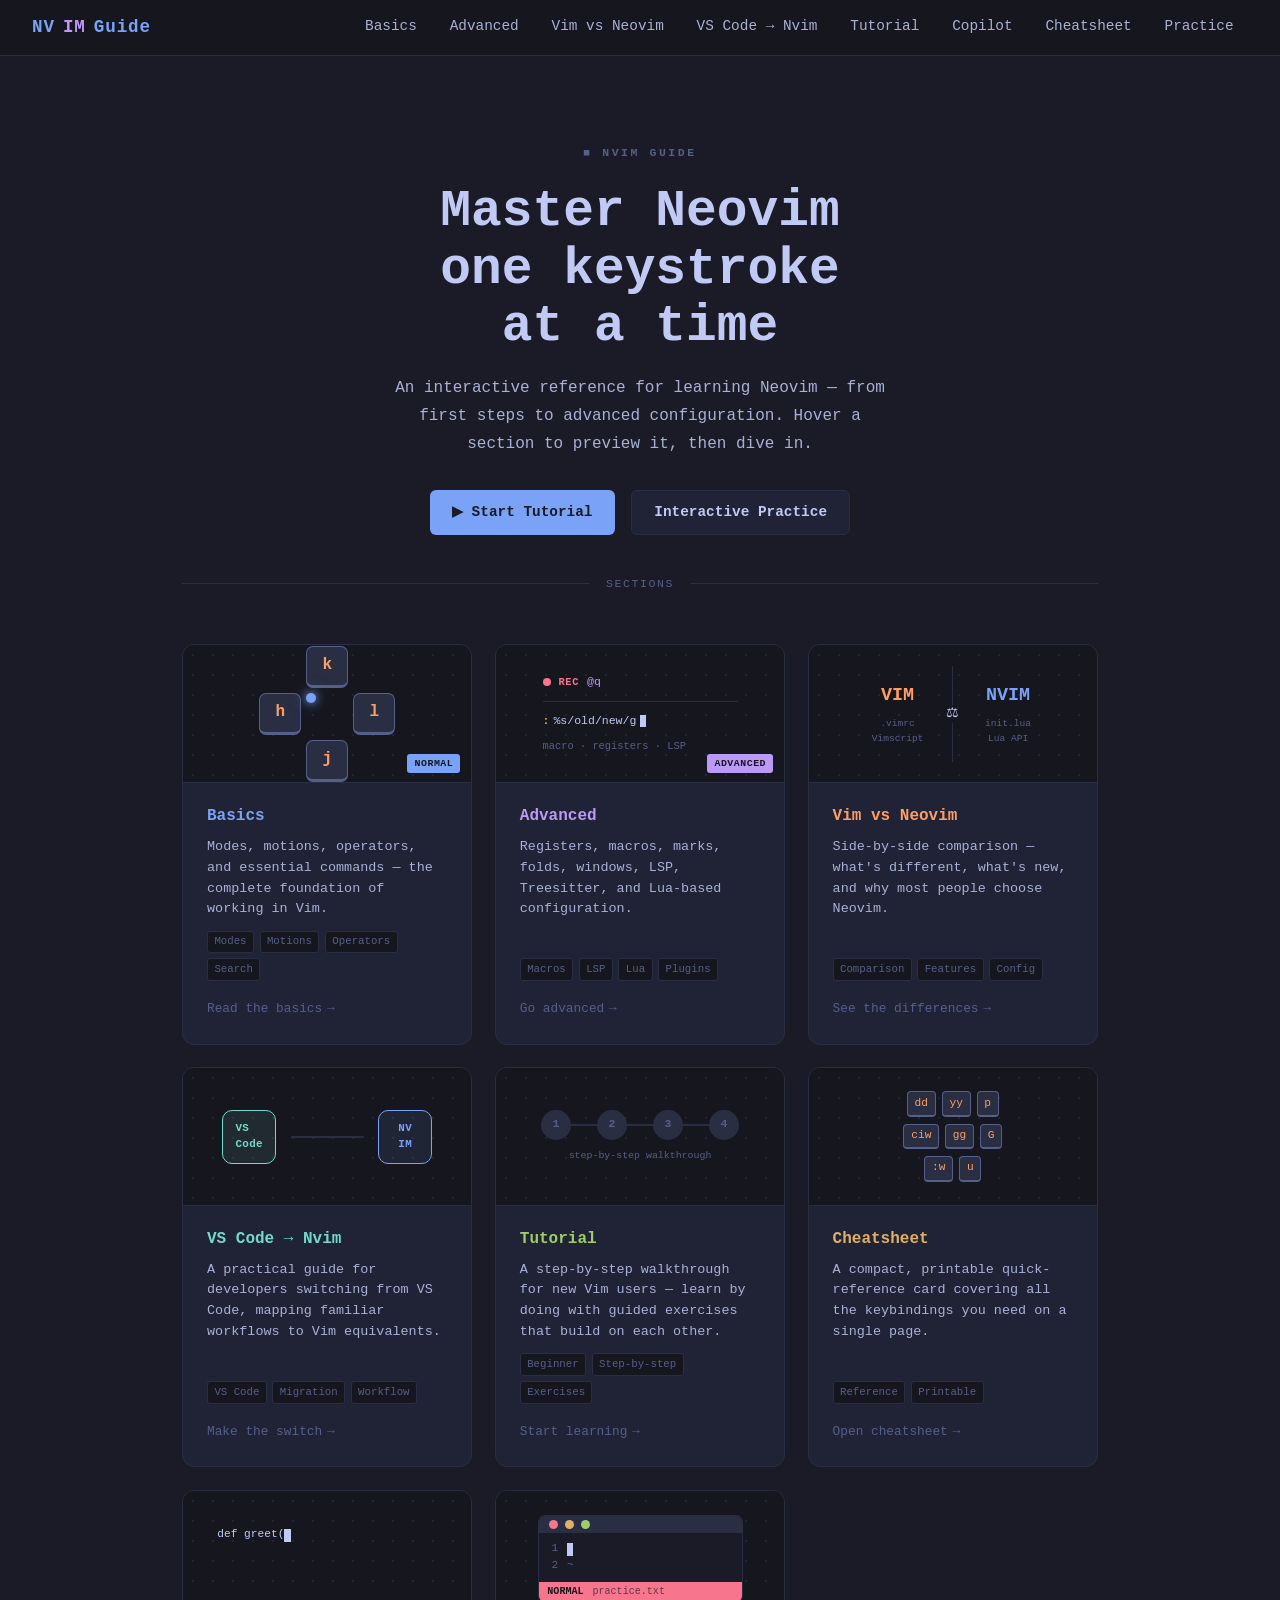
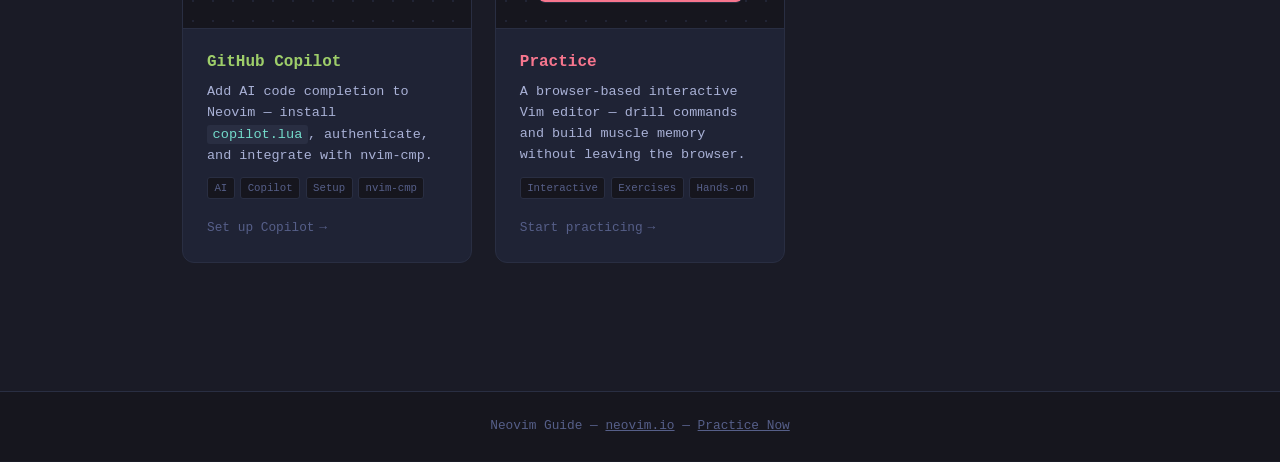
==== commit 562a46c4: "Feature: Copilot tutorial and instructions" ====
--- a/index.html
+++ b/index.html
@@ -525,6 +525,50 @@
     }
     .vt-status .vts-file { opacity: 0.65; font-weight: 400; }
 
+    /* ════════════════════════════════════════════════════
+       ILLUSTRATION: COPILOT — ghost text suggestion
+    ════════════════════════════════════════════════════ */
+    .vis-copilot {
+      width: 220px;
+      font-size: 0.7rem;
+      display: flex;
+      flex-direction: column;
+      gap: 3px;
+    }
+    .vc-line {
+      display: flex;
+      align-items: center;
+      height: 19px;
+      white-space: nowrap;
+    }
+    .vc-code  { color: var(--fg); }
+    .vc-ghost { color: var(--fg3); opacity: 0; transition: opacity 0.3s; }
+    @keyframes ghost-in {
+      0%,15%  { opacity: 0; }
+      35%,75% { opacity: 1; }
+      90%,100%{ opacity: 0; }
+    }
+    .hcard:hover .vc-ghost { animation: ghost-in 2.6s ease-in-out infinite; }
+    .vc-cursor-block {
+      display: inline-block;
+      width: 7px; height: 13px;
+      background: var(--fg);
+      flex-shrink: 0;
+      animation: rec-blink 1.1s step-start infinite;
+    }
+    .vc-tab-hint {
+      font-size: 0.58rem;
+      color: var(--fg3);
+      background: var(--bg4);
+      border: 1px solid var(--border);
+      border-radius: 3px;
+      padding: 0.08rem 0.35rem;
+      opacity: 0;
+      align-self: flex-start;
+      margin-top: 4px;
+    }
+    .hcard:hover .vc-tab-hint { animation: ghost-in 2.6s 0.2s ease-in-out infinite; }
+
     /* ── Responsive ────────────────────────────────────── */
     @media (max-width: 700px) {
       .home-grid { grid-template-columns: 1fr; padding: 0 1rem 3rem; }
@@ -542,6 +586,7 @@
     <li><a href="vs-vim.html">Vim vs Neovim</a></li>
     <li><a href="vscode-to-nvim.html">VS Code → Nvim</a></li>
     <li><a href="tutorial.html">Tutorial</a></li>
+    <li><a href="copilot.html">Copilot</a></li>
     <li><a href="cheatsheet.html">Cheatsheet</a></li>
     <li><a href="practice.html">Practice</a></li>
   </ul>
@@ -735,6 +780,32 @@
     </div>
   </a>
 
+  <!-- ── COPILOT ──────────────────────────────────────── -->
+  <a href="copilot.html" class="hcard" style="--ca: var(--green)">
+    <div class="hc-vis">
+      <div class="vis-copilot">
+        <div class="vc-line">
+          <span class="vc-code">def greet(</span><span class="vc-cursor-block"></span><span class="vc-ghost">name: str) -> str:</span>
+        </div>
+        <div class="vc-line">
+          <span class="vc-ghost">&nbsp;&nbsp;return f"Hello, {name}!"</span>
+        </div>
+        <div class="vc-tab-hint">Tab to accept</div>
+      </div>
+    </div>
+    <div class="hc-body">
+      <div class="hc-title">GitHub Copilot</div>
+      <div class="hc-desc">Add AI code completion to Neovim — install <code>copilot.lua</code>, authenticate, and integrate with nvim-cmp.</div>
+      <div class="hc-tags">
+        <span class="hc-tag">AI</span>
+        <span class="hc-tag">Copilot</span>
+        <span class="hc-tag">Setup</span>
+        <span class="hc-tag">nvim-cmp</span>
+      </div>
+      <div class="hc-cta">Set up Copilot <span class="hc-arr">→</span></div>
+    </div>
+  </a>
+
   <!-- ── PRACTICE ─────────────────────────────────────── -->
   <a href="practice.html" class="hcard" style="--ca: var(--red)">
     <div class="hc-vis">
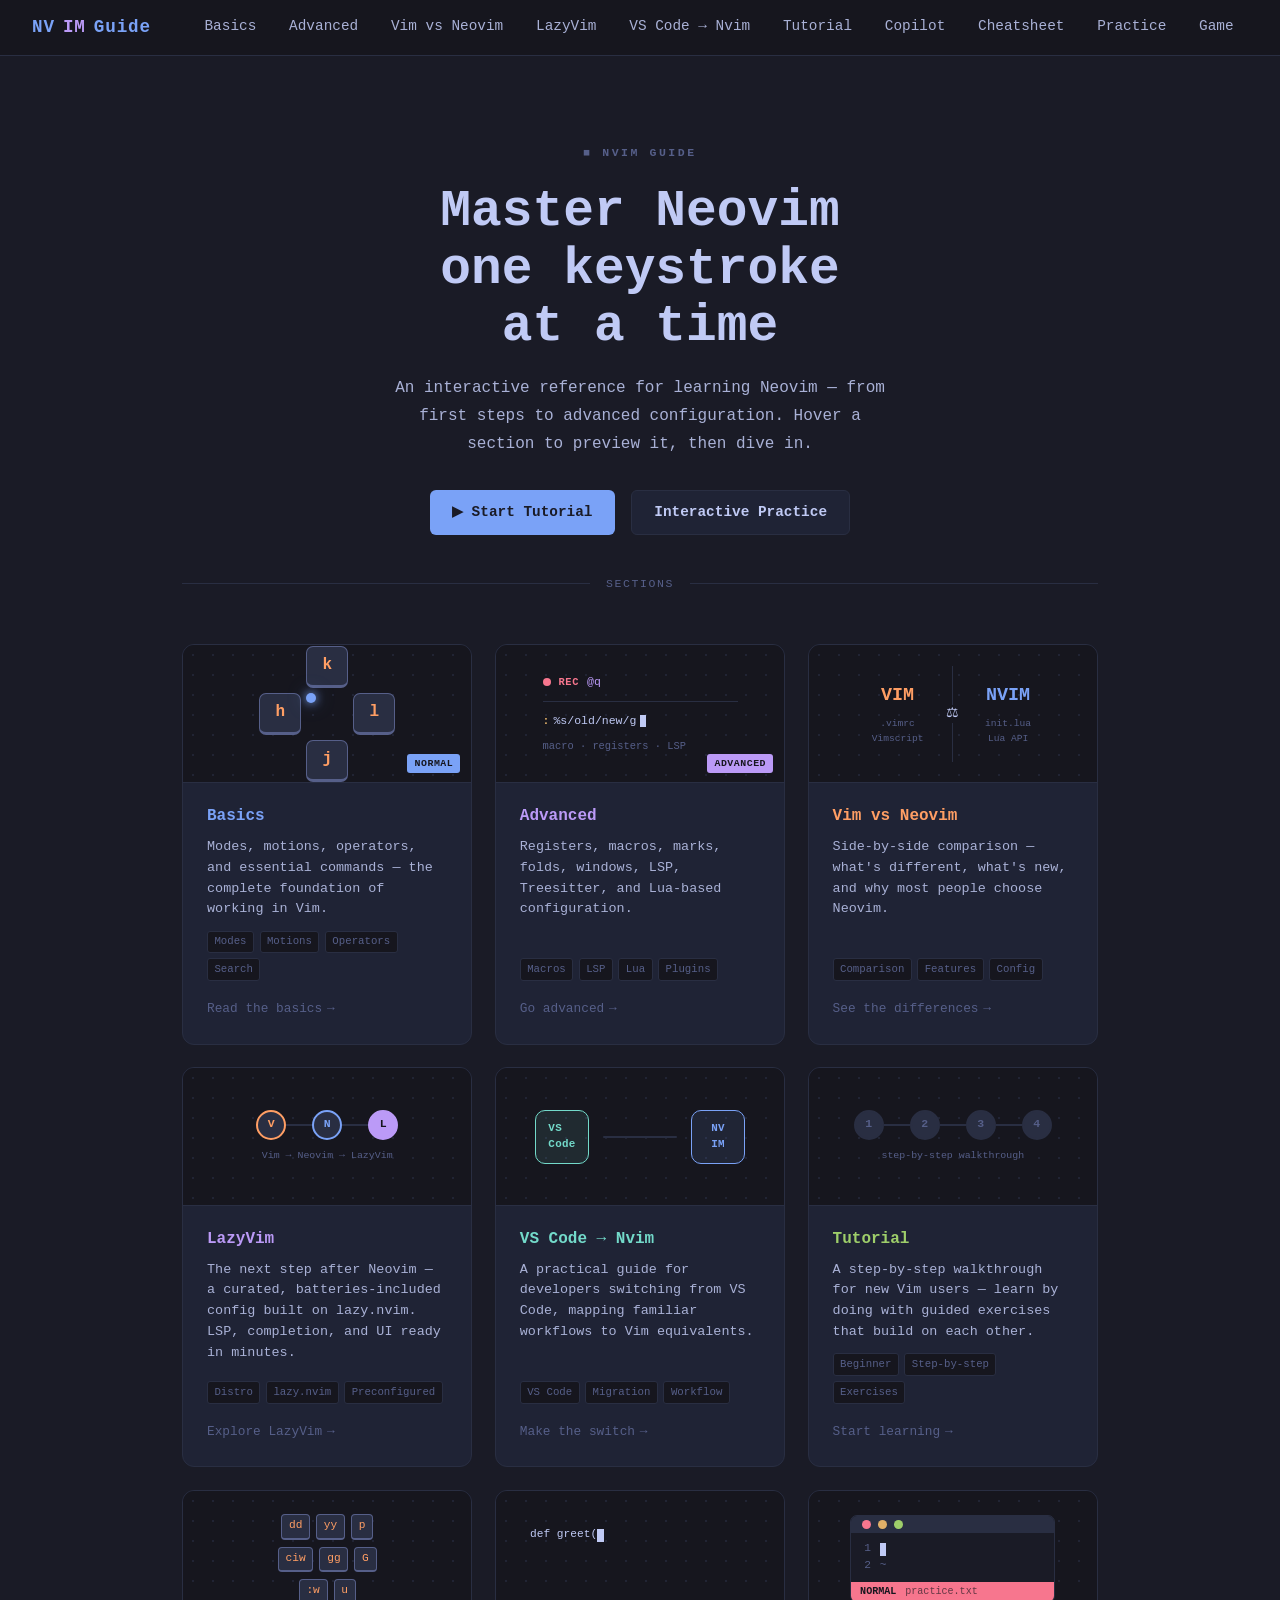
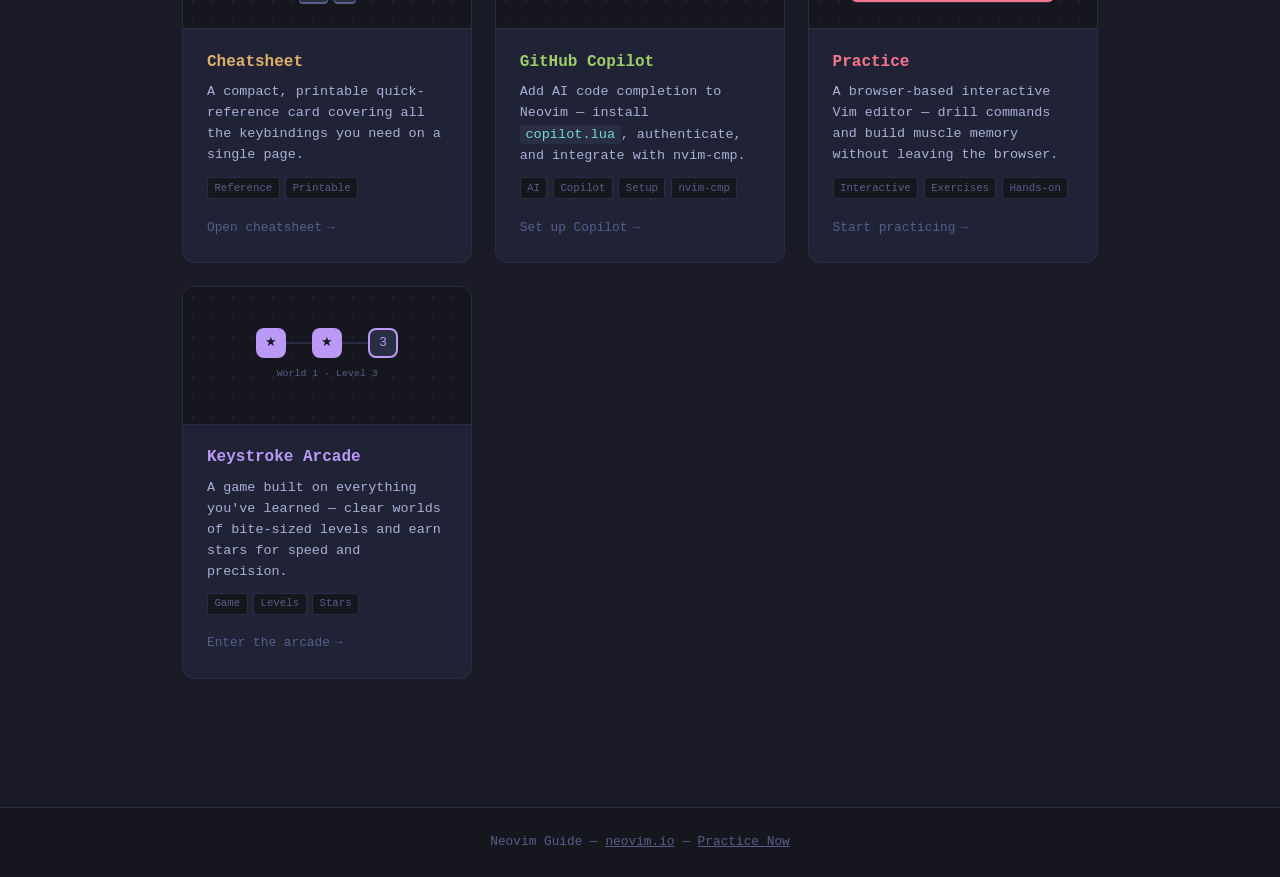
==== commit 7f3d20f3: "ADD: gamified the practive and added  lazyvim content" ====
--- a/index.html
+++ b/index.html
@@ -569,6 +569,63 @@
     }
     .hcard:hover .vc-tab-hint { animation: ghost-in 2.6s 0.2s ease-in-out infinite; }
 
+    /* ════════════════════════════════════════════════════
+       ILLUSTRATION: GAME — arcade level path
+    ════════════════════════════════════════════════════ */
+    .vis-arcade {
+      display: flex;
+      flex-direction: column;
+      align-items: center;
+      gap: 0.5rem;
+    }
+    .varc-row {
+      display: flex;
+      align-items: center;
+    }
+    .varc-node {
+      width: 30px; height: 30px;
+      border-radius: 8px;
+      background: var(--bg4);
+      border: 2px solid var(--border);
+      display: flex; align-items: center; justify-content: center;
+      font-size: 0.8rem;
+      color: var(--fg3);
+      flex-shrink: 0;
+    }
+    .varc-node.done {
+      background: var(--ca, var(--accent2));
+      border-color: var(--ca, var(--accent2));
+      color: var(--bg2);
+    }
+    .varc-node.current {
+      border-color: var(--ca, var(--accent2));
+      color: var(--ca, var(--accent2));
+    }
+    .varc-line {
+      width: 26px; height: 2px;
+      background: var(--border);
+      position: relative;
+      overflow: hidden;
+      flex-shrink: 0;
+    }
+    .varc-line::after {
+      content: '';
+      position: absolute;
+      top: 0; left: -100%;
+      width: 100%; height: 100%;
+      background: var(--ca, var(--accent2));
+    }
+    @keyframes varc-fill { 0%,15% { left: -100%; } 65%,100% { left: 0; } }
+    @keyframes varc-pulse {
+      0%,100% { box-shadow: none; }
+      50%      { box-shadow: 0 0 0 4px rgba(187,154,247,0.18); }
+    }
+    .hcard:hover .varc-l1::after { animation: varc-fill 3s 0.2s ease-in-out infinite; }
+    .hcard:hover .varc-l2::after { animation: varc-fill 3s 0.7s ease-in-out infinite; }
+    .hcard:hover .varc-node.current { animation: varc-pulse 1.6s ease-in-out infinite; }
+
+    .varc-label { font-size: 0.62rem; color: var(--fg3); }
+
     /* ── Responsive ────────────────────────────────────── */
     @media (max-width: 700px) {
       .home-grid { grid-template-columns: 1fr; padding: 0 1rem 3rem; }
@@ -584,11 +641,13 @@
     <li><a href="basics.html">Basics</a></li>
     <li><a href="advanced.html">Advanced</a></li>
     <li><a href="vs-vim.html">Vim vs Neovim</a></li>
+    <li><a href="lazyvim.html">LazyVim</a></li>
     <li><a href="vscode-to-nvim.html">VS Code → Nvim</a></li>
     <li><a href="tutorial.html">Tutorial</a></li>
     <li><a href="copilot.html">Copilot</a></li>
     <li><a href="cheatsheet.html">Cheatsheet</a></li>
     <li><a href="practice.html">Practice</a></li>
+    <li><a href="game.html">Game</a></li>
   </ul>
 </nav>
 
@@ -700,6 +759,32 @@
     </div>
   </a>
 
+  <!-- ── LAZYVIM ──────────────────────────────────────── -->
+  <a href="lazyvim.html" class="hcard" style="--ca: var(--accent2)">
+    <div class="hc-vis">
+      <div class="vis-steps">
+        <div class="vs-steps-row">
+          <div class="vst-dot vst-d1" style="color:var(--orange);border-color:var(--orange);">V</div>
+          <div class="vst-line vst-l1"></div>
+          <div class="vst-dot vst-d2" style="color:var(--accent);border-color:var(--accent);">N</div>
+          <div class="vst-line vst-l2"></div>
+          <div class="vst-dot vst-d3" style="background:var(--accent2);border-color:var(--accent2);color:var(--bg2);">L</div>
+        </div>
+        <div class="vst-label">Vim → Neovim → LazyVim</div>
+      </div>
+    </div>
+    <div class="hc-body">
+      <div class="hc-title">LazyVim</div>
+      <div class="hc-desc">The next step after Neovim — a curated, batteries-included config built on lazy.nvim. LSP, completion, and UI ready in minutes.</div>
+      <div class="hc-tags">
+        <span class="hc-tag">Distro</span>
+        <span class="hc-tag">lazy.nvim</span>
+        <span class="hc-tag">Preconfigured</span>
+      </div>
+      <div class="hc-cta">Explore LazyVim <span class="hc-arr">→</span></div>
+    </div>
+  </a>
+
   <!-- ── VS CODE → NVIM ──────────────────────────────── -->
   <a href="vscode-to-nvim.html" class="hcard" style="--ca: var(--teal)">
     <div class="hc-vis">
@@ -843,6 +928,32 @@
     </div>
   </a>
 
+  <!-- ── GAME ─────────────────────────────────────────── -->
+  <a href="game.html" class="hcard" style="--ca: var(--accent2)">
+    <div class="hc-vis">
+      <div class="vis-arcade">
+        <div class="varc-row">
+          <div class="varc-node done">★</div>
+          <div class="varc-line varc-l1"></div>
+          <div class="varc-node done">★</div>
+          <div class="varc-line varc-l2"></div>
+          <div class="varc-node current">3</div>
+        </div>
+        <div class="varc-label">World 1 &middot; Level 3</div>
+      </div>
+    </div>
+    <div class="hc-body">
+      <div class="hc-title">Keystroke Arcade</div>
+      <div class="hc-desc">A game built on everything you've learned — clear worlds of bite-sized levels and earn stars for speed and precision.</div>
+      <div class="hc-tags">
+        <span class="hc-tag">Game</span>
+        <span class="hc-tag">Levels</span>
+        <span class="hc-tag">Stars</span>
+      </div>
+      <div class="hc-cta">Enter the arcade <span class="hc-arr">→</span></div>
+    </div>
+  </a>
+
 </div>
 
 <footer>
